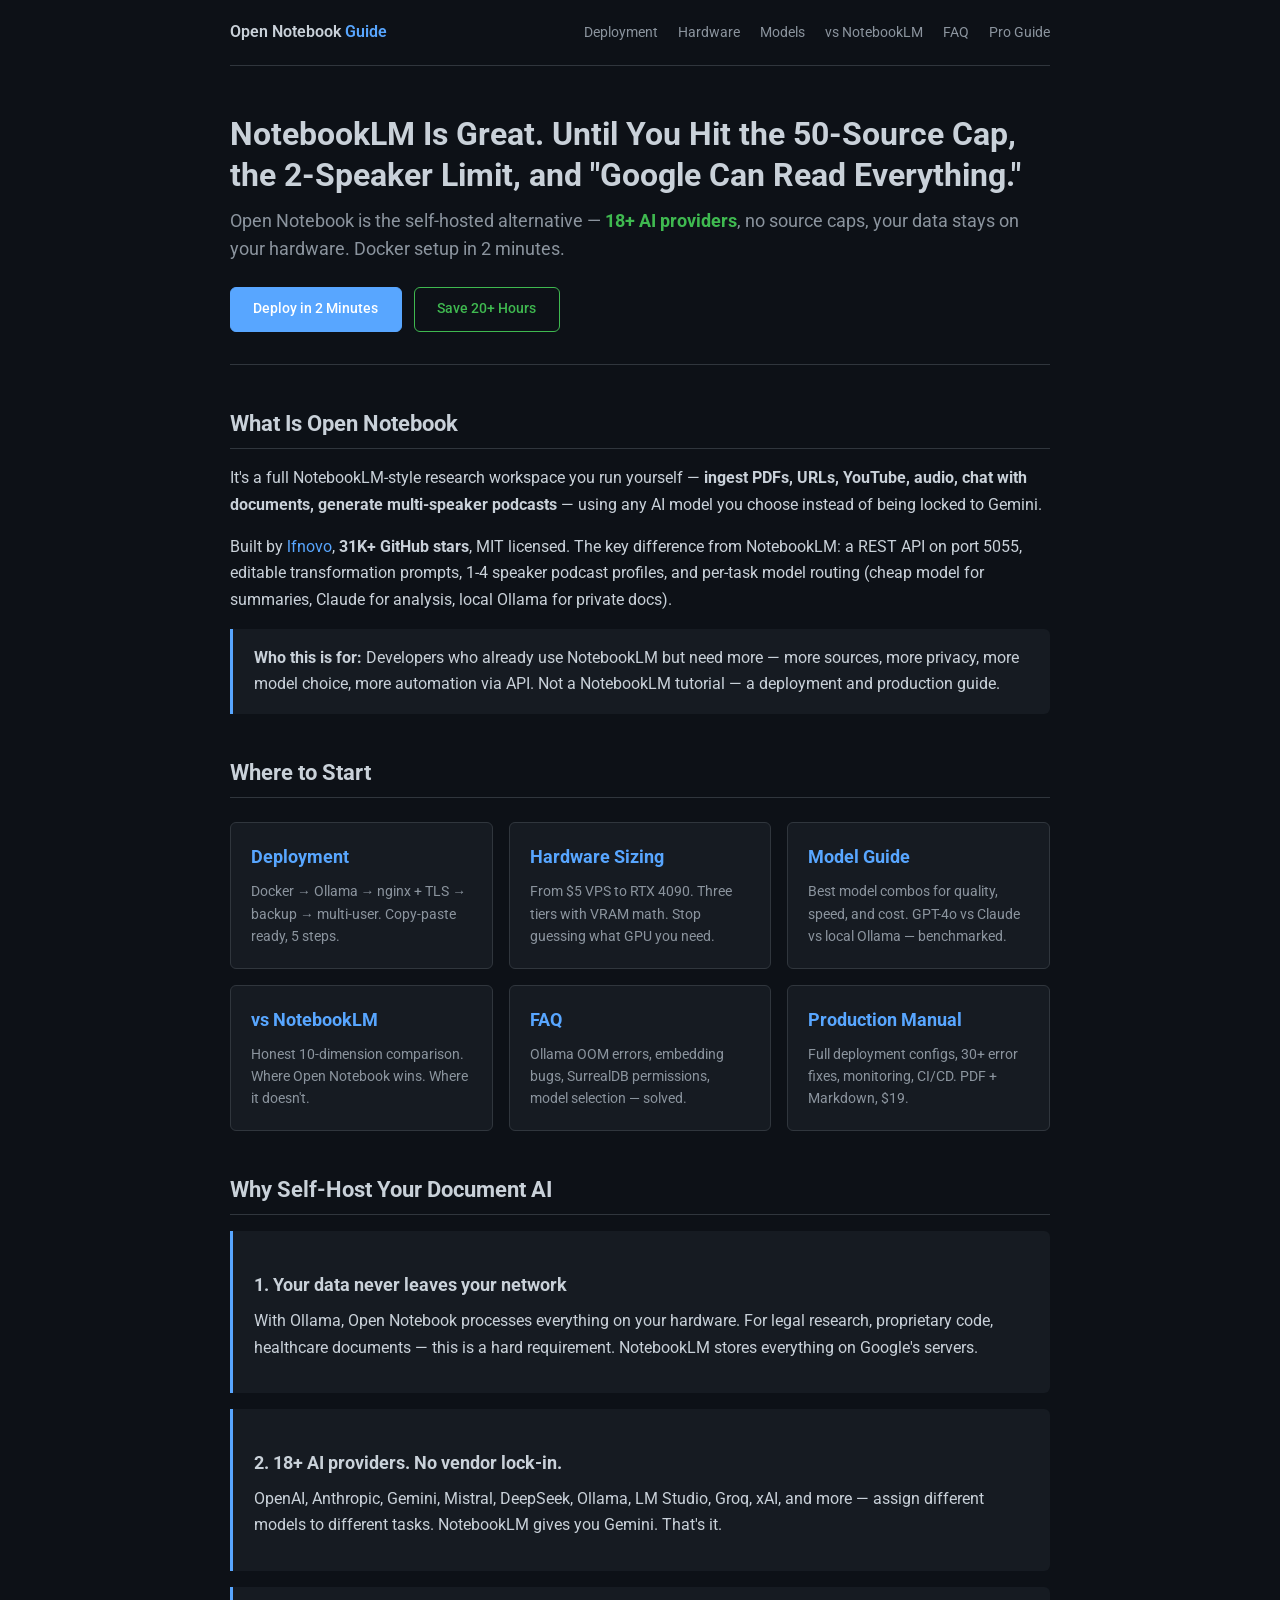
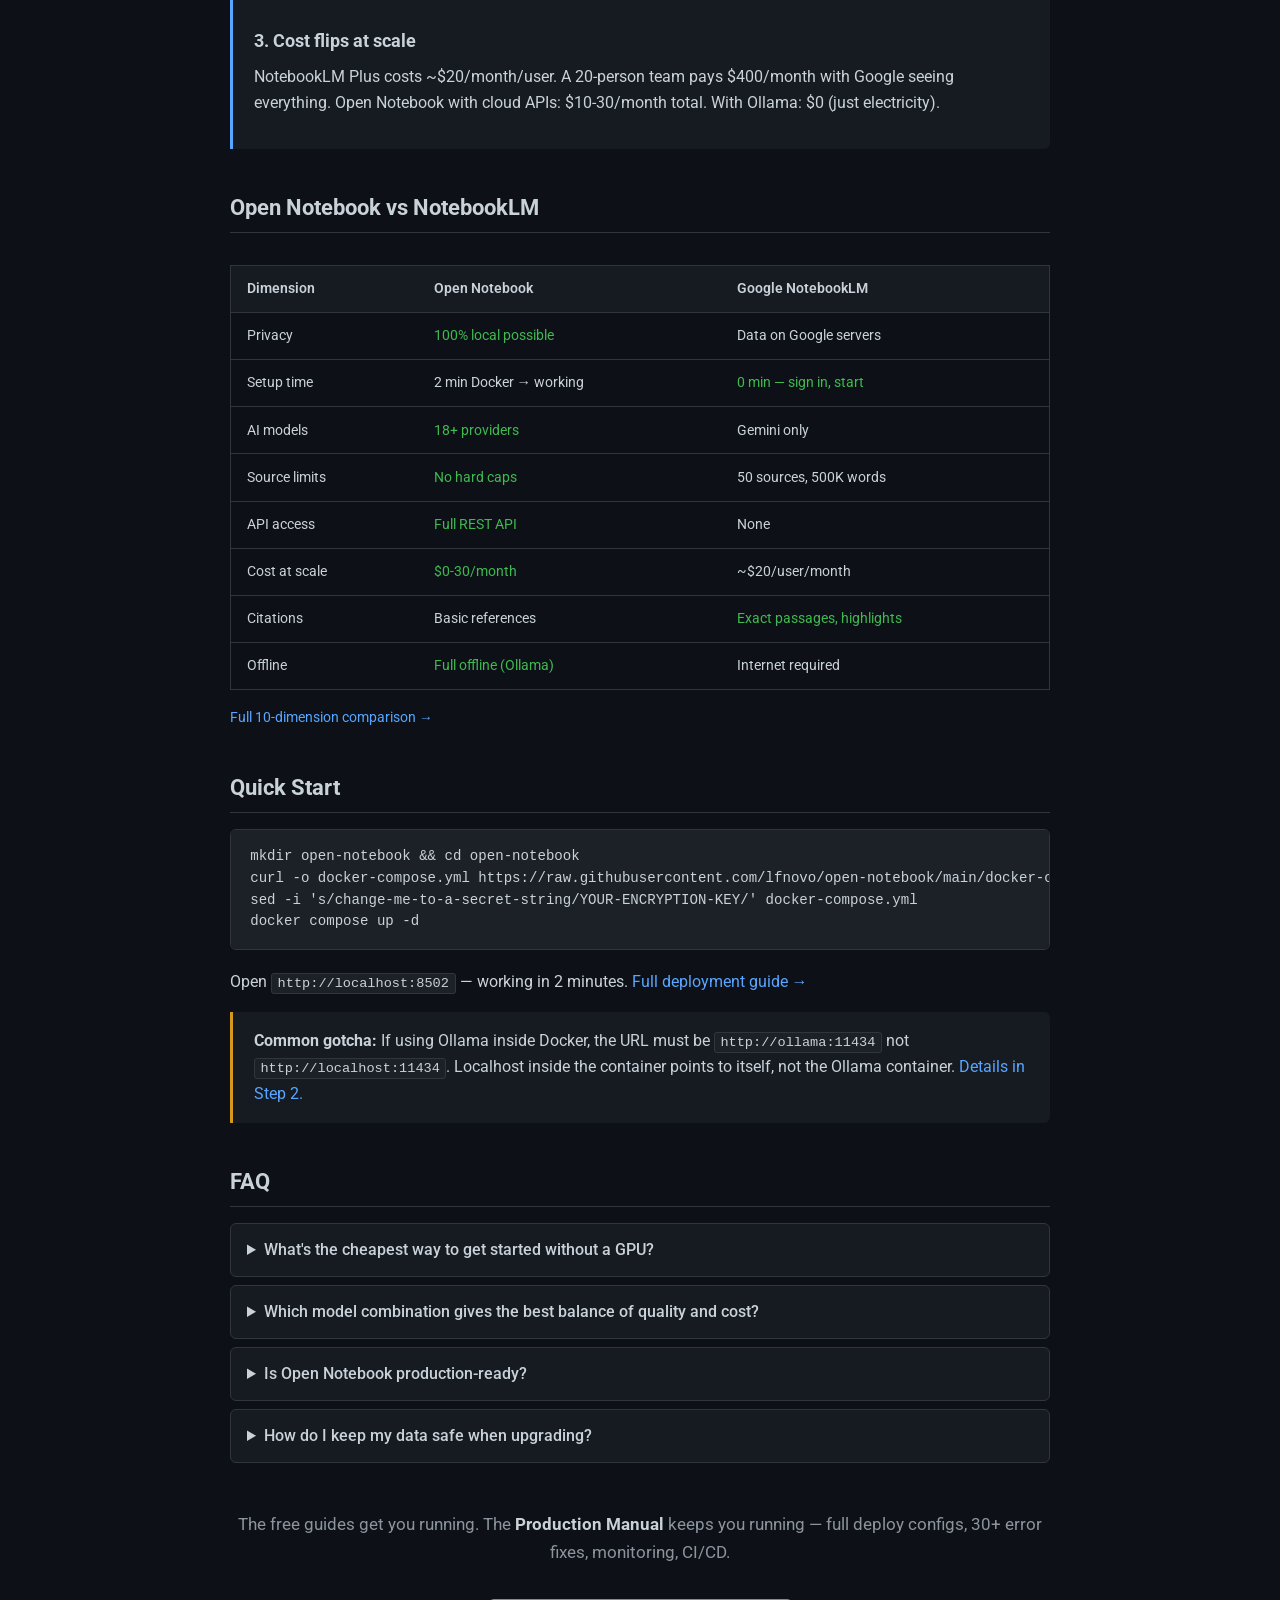
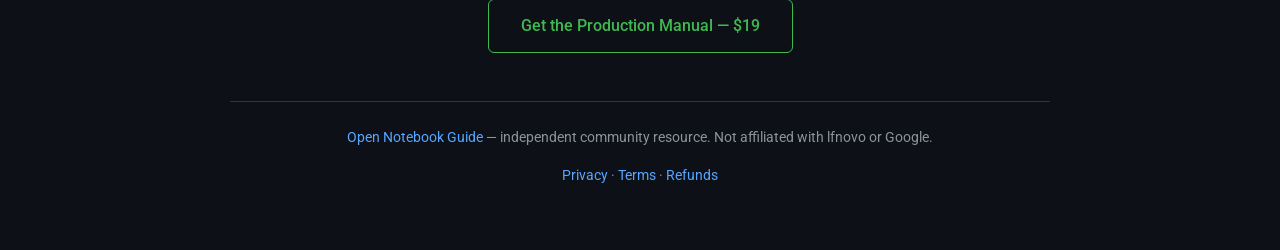
==== index.html @ c570e598 "feat: Open Notebook Guide — 12-page content site + $19 production manual - 5 free content pages (dep" ====
<!DOCTYPE html>
<html lang="en">
<head>
<meta charset="UTF-8">
<meta name="viewport" content="width=device-width, initial-scale=1.0">
<title>Tired of NotebookLM's Limits? Self-Host Open Notebook</title>
<meta name="description" content="Deploy Open Notebook — the self-hosted NotebookLM alternative with 18+ AI providers. Full Docker setup, hardware sizing, and production guide.">
<meta property="og:title" content="Tired of NotebookLM's Limits? Self-Host Open Notebook">
<meta property="og:description" content="Self-host your own NotebookLM alternative. 18+ AI providers, full privacy, no source caps. Docker setup in 2 minutes.">
<meta property="og:type" content="website">
<meta property="og:url" content="https://ownnote.dev/">
<meta property="og:site_name" content="Open Notebook Guide">
<meta name="twitter:card" content="summary_large_image">
<meta name="twitter:title" content="Tired of NotebookLM's Limits? Self-Host Open Notebook">
<meta name="twitter:description" content="Self-host your own NotebookLM alternative. 18+ AI providers, full privacy, no source caps.">
  <meta property="og:image" content="https://ownnote.dev/assets/og-image.svg">
  <meta name="twitter:image" content="https://ownnote.dev/assets/og-image.svg">
<link rel="canonical" href="https://ownnote.dev/">
  <link rel="icon" type="image/svg+xml" href="/assets/favicon.svg">
  <link rel="icon" type="image/png" sizes="48x48" href="/assets/favicon-48.png">
  <link rel="icon" type="image/png" sizes="96x96" href="/assets/favicon-96.png">
  <link rel="icon" type="image/x-icon" href="/favicon.ico">
  <link rel="apple-touch-icon" sizes="180x180" href="/assets/apple-touch-icon.png">
<link rel="preconnect" href="https://fonts.googleapis.com">
<link href="https://fonts.googleapis.com/css2?family=Google+Sans:wght@400;500;700&family=Roboto:wght@300;400;500;700&family=Roboto+Mono:wght@400;500&display=swap" rel="stylesheet" media="print" onload="this.media='all'">
<noscript><link href="https://fonts.googleapis.com/css2?family=Google+Sans:wght@400;500;700&family=Roboto:wght@300;400;500;700&family=Roboto+Mono:wght@400;500&display=swap" rel="stylesheet"></noscript>
<style>
:root {
  --bg: #0d1117; --surface: #161b22; --border: #30363d;
  --text: #c9d1d9; --muted: #8b949e; --accent: #58a6ff;
  --danger: #f85149; --warn: #d2991d; --ok: #3fb950;
  --code-bg: #1c2128; --radius: 6px; --max-w: 820px;
}
*, *::before, *::after { box-sizing: border-box; margin: 0; padding: 0; }
html { scroll-behavior: smooth; }
body {
  font-family: 'Google Sans', 'Roboto', -apple-system, BlinkMacSystemFont, "Segoe UI", Helvetica, Arial, sans-serif;
  background: var(--bg); color: var(--text); line-height: 1.65;
  padding: 0 1rem 3rem;
}
nav {
  max-width: var(--max-w); margin: 0 auto; padding: 1.2rem 0;
  border-bottom: 1px solid var(--border);
  display: flex; align-items: center; justify-content: space-between;
  flex-wrap: wrap; gap: .5rem;
}
nav a { color: var(--muted); text-decoration: none; font-size: .9rem; }
nav a:hover { color: var(--accent); }
.logo { font-weight: 600; color: var(--text); font-size: 1rem; }
.logo span { color: var(--accent); }
main { max-width: var(--max-w); margin: 0 auto; }
.hero { padding: 3rem 0 2rem; border-bottom: 1px solid var(--border); margin-bottom: 2rem; }
h1 { font-size: 2rem; line-height: 1.3; margin-bottom: .6rem; }
h2 { font-size: 1.4rem; margin: 2.5rem 0 1rem; padding-bottom: .4rem; border-bottom: 1px solid var(--border); }
h3 { font-size: 1.1rem; margin: 1.5rem 0 .5rem; }
p { margin-bottom: 1rem; }
a { color: var(--accent); text-decoration: none; }
a:hover { text-decoration: underline; }
pre {
  background: var(--code-bg); border: 1px solid var(--border);
  border-radius: var(--radius); padding: 1rem 1.2rem;
  overflow-x: auto; font-size: .88rem; line-height: 1.55;
  margin: .8rem 0 1.2rem; position: relative;
}
:not(pre) > code {
  background: var(--code-bg); padding: .12rem .35rem;
  border-radius: 3px; font-size: .85rem; border: 1px solid var(--border);
}
table {
  width: 100%; border-collapse: collapse; margin: 1rem 0;
  border: 1px solid var(--border); border-radius: var(--radius);
}
th, td {
  padding: .7rem 1rem; text-align: left;
  border-bottom: 1px solid var(--border);
}
th { background: var(--surface); font-weight: 600; font-size: .9rem; }
td { font-size: .9rem; }
tr:last-child td { border-bottom: none; }
.btn {
  display: inline-block; padding: .6rem 1.4rem; border-radius: var(--radius);
  font-size: .9rem; font-weight: 500; text-decoration: none;
  transition: all .15s;
}
.btn-primary { background: var(--accent); color: #fff; border: 1px solid var(--accent); }
.btn-primary:hover { background: #4090e0; text-decoration: none; }
.btn-outline { background: transparent; color: var(--accent); border: 1px solid var(--border); }
.btn-outline:hover { border-color: var(--accent); text-decoration: none; }
.callout {
  background: var(--surface); border-left: 3px solid var(--accent);
  border-radius: 0 var(--radius) var(--radius) 0;
  padding: 1rem 1.3rem; margin: 1rem 0;
}
.callout.warn { border-left-color: var(--warn); }
.callout.ok { border-left-color: var(--ok); }
details {
  background: var(--surface); border: 1px solid var(--border);
  border-radius: var(--radius); padding: .8rem 1rem; margin: .5rem 0;
}
details summary { cursor: pointer; font-weight: 500; }
.faq-answer { padding-top: .6rem; color: var(--muted); font-size: .93rem; }
nav .current { color: var(--text); font-weight: 500; }
.overview-grid {
  display: grid; grid-template-columns: repeat(auto-fit, minmax(220px, 1fr));
  gap: 16px; margin-top: 24px;
}
.overview-card {
  background: var(--surface); border: 1px solid var(--border);
  border-radius: var(--radius); padding: 20px;
  text-decoration: none; display: block; transition: border-color .15s;
}
.overview-card:hover { border-color: var(--accent); text-decoration: none; }
.overview-card h3 { color: var(--accent); margin: 0 0 8px; font-size: 1.1rem; }
.overview-card p { color: var(--muted); font-size: .85rem; margin: 0; }
footer {
  max-width: var(--max-w); margin: 3rem auto 0;
  padding-top: 1.5rem; border-top: 1px solid var(--border);
  color: var(--muted); font-size: .85rem; text-align: center;
}
@media (max-width: 600px) {
  h1 { font-size: 1.5rem; }
  pre { font-size: .8rem; padding: .8rem; }
}
</style>
</head>
<body>

<nav>
  <a href="/" class="logo">Open Notebook <span>Guide</span></a>
  <div>
    <a href="/deployment/">Deployment</a>
    <a href="/hardware/" style="margin-left:1rem;">Hardware</a>
    <a href="/models/" style="margin-left:1rem;">Models</a>
    <a href="/vs-notebooklm/" style="margin-left:1rem;">vs NotebookLM</a>
    <a href="/faq/" style="margin-left:1rem;">FAQ</a>
    <a href="/production-guide/" style="margin-left:1rem;">Pro Guide</a>
  </div>
</nav>

<main>

<section class="hero">
  <h1>NotebookLM Is Great. Until You Hit the 50-Source Cap, the 2-Speaker Limit, and "Google Can Read Everything."</h1>
  <p style="color:var(--muted);font-size:1.1rem;line-height:1.6;">Open Notebook is the self-hosted alternative — <strong style="color:var(--ok);">18+ AI providers</strong>, no source caps, your data stays on your hardware. Docker setup in 2 minutes.</p>
  <div style="margin-top:1.5rem;">
    <a href="/deployment/" class="btn btn-primary">Deploy in 2 Minutes</a>
    <a href="/production-guide/" class="btn btn-outline" style="margin-left:.5rem;border-color:var(--ok);color:var(--ok);">Save 20+ Hours</a>
  </div>
</section>

<section>
<h2>What Is Open Notebook</h2>
<p>It's a full NotebookLM-style research workspace you run yourself — <strong>ingest PDFs, URLs, YouTube, audio, chat with documents, generate multi-speaker podcasts</strong> — using any AI model you choose instead of being locked to Gemini.</p>
<p>Built by <a href="https://github.com/lfnovo/open-notebook">lfnovo</a>, <strong>31K+ GitHub stars</strong>, MIT licensed. The key difference from NotebookLM: a REST API on port 5055, editable transformation prompts, 1-4 speaker podcast profiles, and per-task model routing (cheap model for summaries, Claude for analysis, local Ollama for private docs).</p>

<div class="callout">
  <strong>Who this is for:</strong> Developers who already use NotebookLM but need more — more sources, more privacy, more model choice, more automation via API. Not a NotebookLM tutorial — a deployment and production guide.
</div>
</section>

<section>
<h2>Where to Start</h2>
<div class="overview-grid">
  <a href="/deployment/" class="overview-card">
    <h3>Deployment</h3>
    <p>Docker → Ollama → nginx + TLS → backup → multi-user. Copy-paste ready, 5 steps.</p>
  </a>
  <a href="/hardware/" class="overview-card">
    <h3>Hardware Sizing</h3>
    <p>From $5 VPS to RTX 4090. Three tiers with VRAM math. Stop guessing what GPU you need.</p>
  </a>
  <a href="/models/" class="overview-card">
    <h3>Model Guide</h3>
    <p>Best model combos for quality, speed, and cost. GPT-4o vs Claude vs local Ollama — benchmarked.</p>
  </a>
  <a href="/vs-notebooklm/" class="overview-card">
    <h3>vs NotebookLM</h3>
    <p>Honest 10-dimension comparison. Where Open Notebook wins. Where it doesn't.</p>
  </a>
  <a href="/faq/" class="overview-card">
    <h3>FAQ</h3>
    <p>Ollama OOM errors, embedding bugs, SurrealDB permissions, model selection — solved.</p>
  </a>
  <a href="/production-guide/" class="overview-card">
    <h3>Production Manual</h3>
    <p>Full deployment configs, 30+ error fixes, monitoring, CI/CD. PDF + Markdown, $19.</p>
  </a>
</div>
</section>

<section>
<h2>Why Self-Host Your Document AI</h2>

<div class="callout">
  <h3>1. Your data never leaves your network</h3>
  <p>With Ollama, Open Notebook processes everything on your hardware. For legal research, proprietary code, healthcare documents — this is a hard requirement. NotebookLM stores everything on Google's servers.</p>
</div>

<div class="callout">
  <h3>2. 18+ AI providers. No vendor lock-in.</h3>
  <p>OpenAI, Anthropic, Gemini, Mistral, DeepSeek, Ollama, LM Studio, Groq, xAI, and more — assign different models to different tasks. NotebookLM gives you Gemini. That's it.</p>
</div>

<div class="callout">
  <h3>3. Cost flips at scale</h3>
  <p>NotebookLM Plus costs ~$20/month/user. A 20-person team pays $400/month with Google seeing everything. Open Notebook with cloud APIs: $10-30/month total. With Ollama: $0 (just electricity).</p>
</div>
</section>

<section>
<h2>Open Notebook vs NotebookLM</h2>

<div style="overflow-x:auto;">
<table>
  <thead>
    <tr><th>Dimension</th><th>Open Notebook</th><th>Google NotebookLM</th></tr>
  </thead>
  <tbody>
    <tr><td>Privacy</td><td style="color:var(--ok);">100% local possible</td><td>Data on Google servers</td></tr>
    <tr><td>Setup time</td><td>2 min Docker → working</td><td style="color:var(--ok);">0 min — sign in, start</td></tr>
    <tr><td>AI models</td><td style="color:var(--ok);">18+ providers</td><td>Gemini only</td></tr>
    <tr><td>Source limits</td><td style="color:var(--ok);">No hard caps</td><td>50 sources, 500K words</td></tr>
    <tr><td>API access</td><td style="color:var(--ok);">Full REST API</td><td>None</td></tr>
    <tr><td>Cost at scale</td><td style="color:var(--ok);">$0-30/month</td><td>~$20/user/month</td></tr>
    <tr><td>Citations</td><td>Basic references</td><td style="color:var(--ok);">Exact passages, highlights</td></tr>
    <tr><td>Offline</td><td style="color:var(--ok);">Full offline (Ollama)</td><td>Internet required</td></tr>
  </tbody>
</table>
</div>
<p style="color:var(--muted);font-size:.85rem;"><a href="/vs-notebooklm/">Full 10-dimension comparison →</a></p>
</section>

<section>
<h2>Quick Start</h2>
<pre><code>mkdir open-notebook && cd open-notebook
curl -o docker-compose.yml https://raw.githubusercontent.com/lfnovo/open-notebook/main/docker-compose.yml
sed -i 's/change-me-to-a-secret-string/YOUR-ENCRYPTION-KEY/' docker-compose.yml
docker compose up -d</code></pre>
<p>Open <code>http://localhost:8502</code> — working in 2 minutes. <a href="/deployment/">Full deployment guide →</a></p>

<div class="callout warn">
  <strong>Common gotcha:</strong> If using Ollama inside Docker, the URL must be <code>http://ollama:11434</code> not <code>http://localhost:11434</code>. Localhost inside the container points to itself, not the Ollama container. <a href="/deployment/#step-2">Details in Step 2.</a>
</div>
</section>

<section>
<h2>FAQ</h2>

<details>
  <summary>What's the cheapest way to get started without a GPU?</summary>
  <div class="faq-answer"><p>Use Groq (free tier) or OpenAI API. Open Notebook needs only 4 GB RAM — a $5/month DigitalOcean droplet runs it fine with cloud APIs.</p></div>
</details>

<details>
  <summary>Which model combination gives the best balance of quality and cost?</summary>
  <div class="faq-answer"><p><strong>Chat/Analysis:</strong> GPT-4o-mini or Claude Sonnet. <strong>Embeddings:</strong> text-embedding-3-small or qwen3-embedding (free, local). <strong>TTS:</strong> ElevenLabs. <strong>Zero-cost mode:</strong> Groq free tier + Ollama embeddings. <a href="/models/">Full model guide →</a></p></div>
</details>

<details>
  <summary>Is Open Notebook production-ready?</summary>
  <div class="faq-answer"><p>Yes, with the right setup. It's running in production at multiple companies for private document research. The Docker setup, nginx reverse proxy, and backup procedures in our <a href="/production-guide/">Production Manual</a> cover what you need. The main gaps are citations (not as good as NotebookLM) and multi-user isolation (still basic — use separate instances per team for now).</p></div>
</details>

<details>
  <summary>How do I keep my data safe when upgrading?</summary>
  <div class="faq-answer"><p>Your data lives in Docker volumes — not inside containers. <code>docker compose pull && docker compose up -d</code> upgrades safely. Always take a backup before major version bumps. <a href="/deployment/#step-4">Backup script here.</a></p></div>
</details>
</section>

<section style="margin-top:3rem;text-align:center;">
  <p style="color:var(--muted);font-size:1.05rem;">The free guides get you running. The <strong style="color:var(--text);">Production Manual</strong> keeps you running — full deploy configs, 30+ error fixes, monitoring, CI/CD.</p>
  <a href="/production-guide/" class="btn btn-outline" style="margin-top:1rem;border-color:var(--ok);color:var(--ok);font-size:1rem;padding:.8rem 2rem;">Get the Production Manual — $19</a>
</section>

</main>

<footer>
  <p><a href="/">Open Notebook Guide</a> — independent community resource. Not affiliated with lfnovo or Google.</p>
  <p style="margin-top:.5rem;">
    <a href="/privacy/">Privacy</a> &middot;
    <a href="/terms/">Terms</a> &middot;
    <a href="/refunds/">Refunds</a>
  </p>
</footer>
</body>
</html>
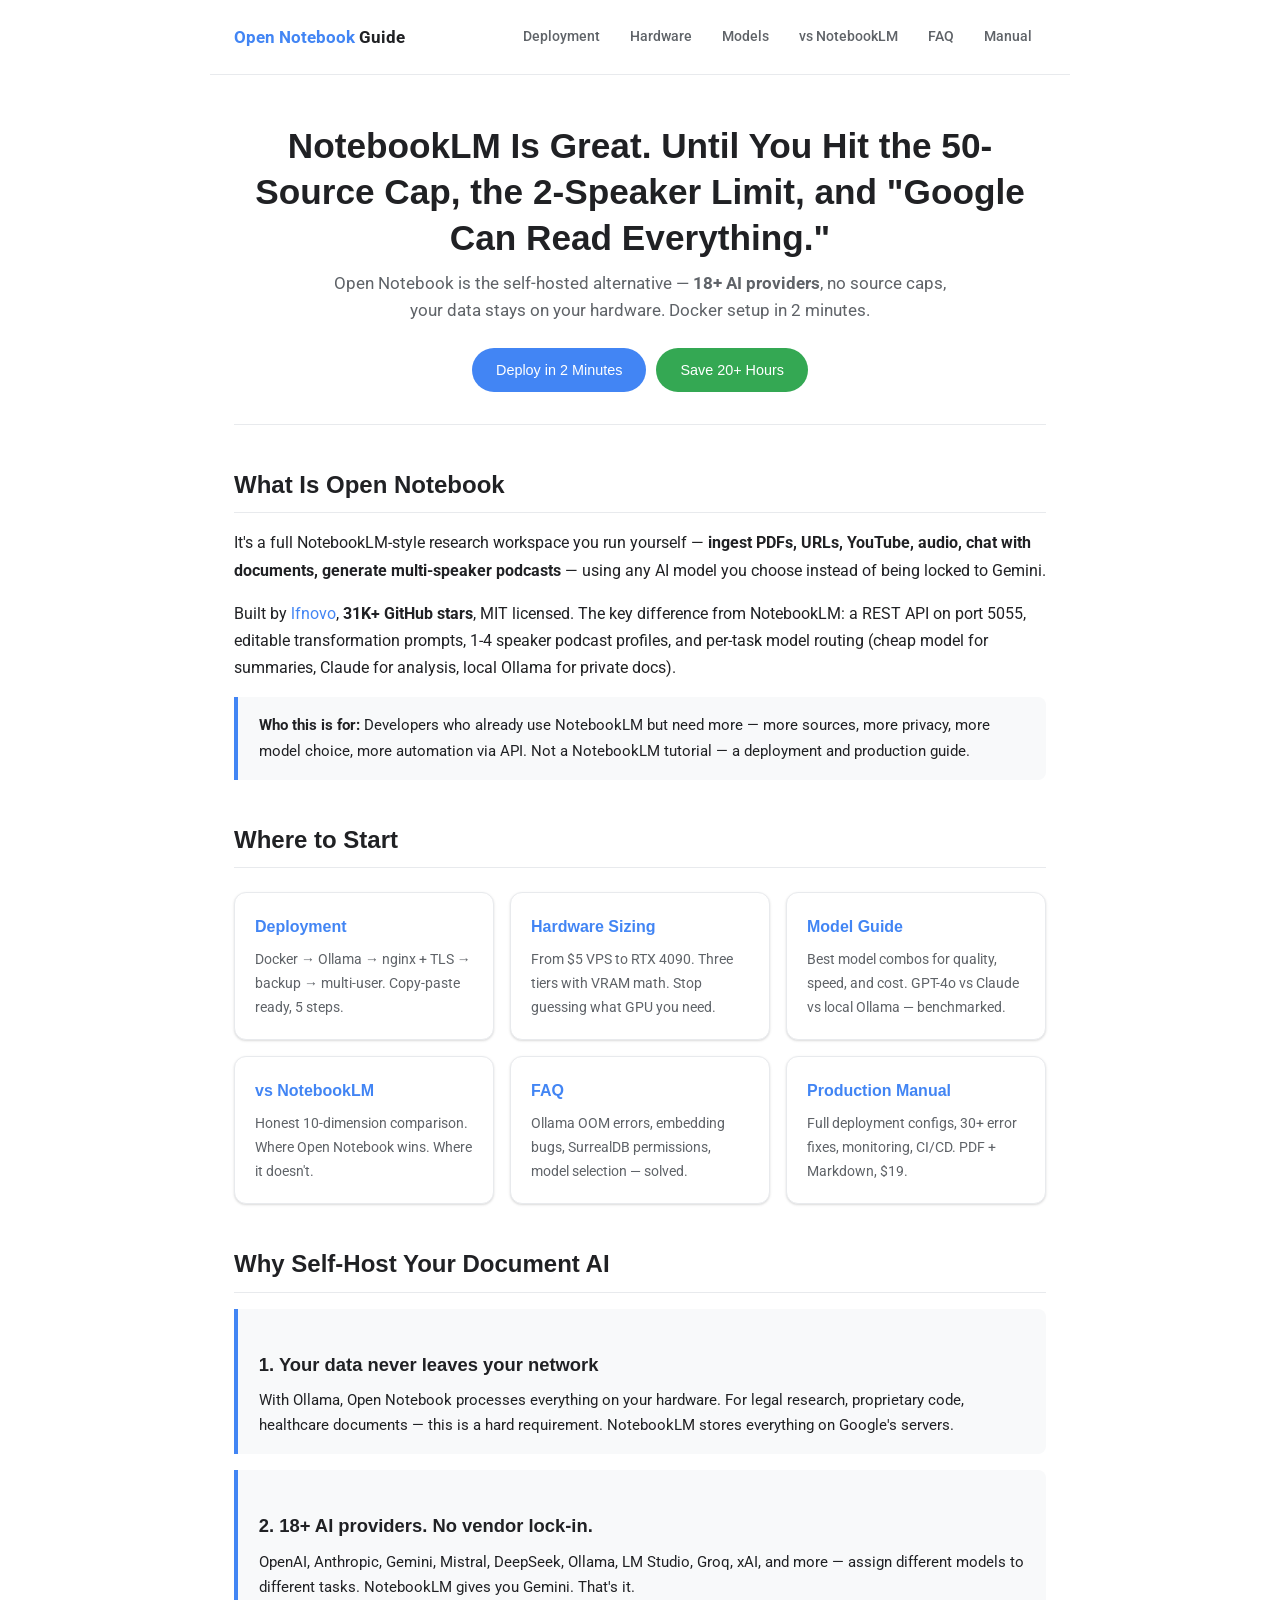
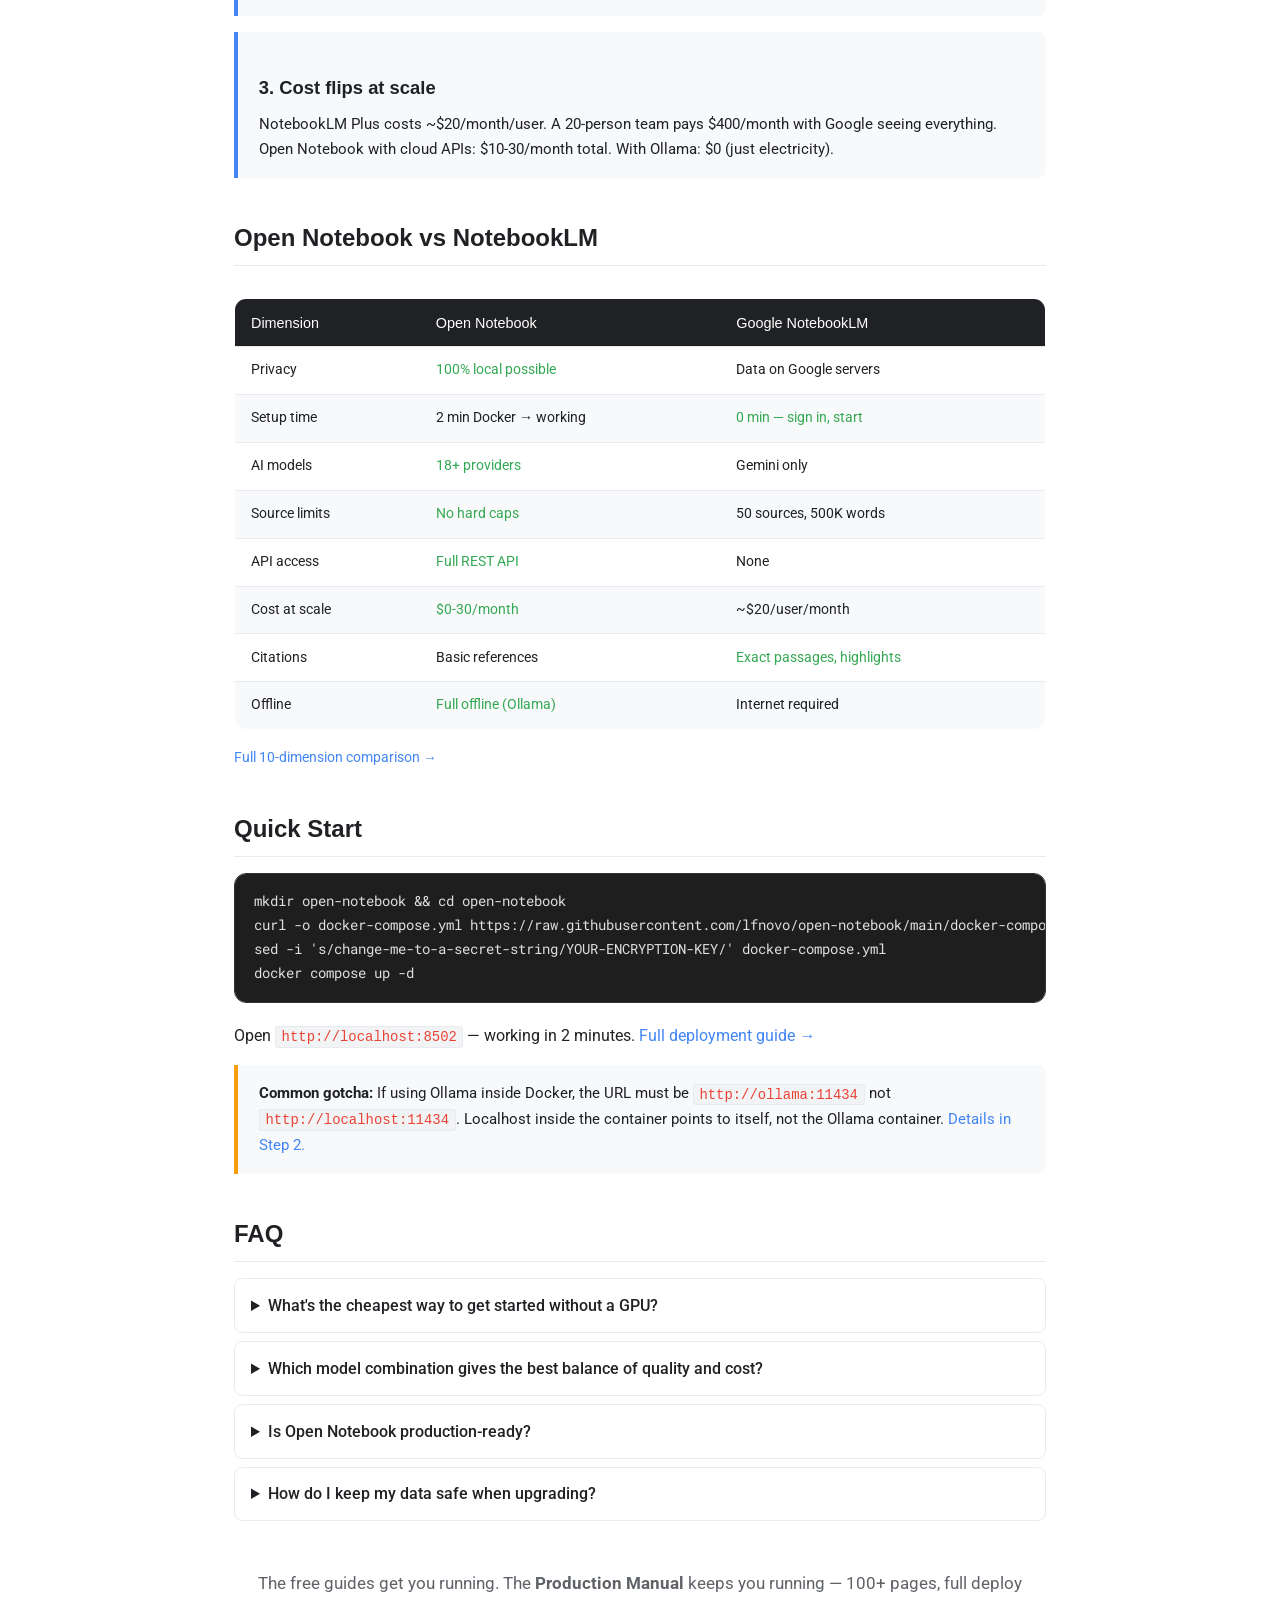
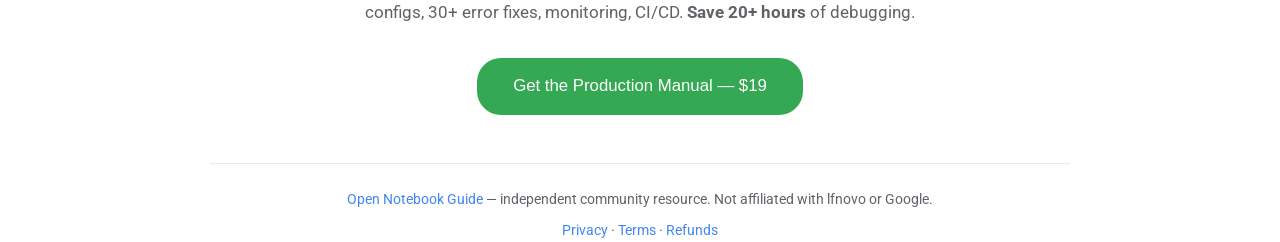
==== commit 5df5e148: "fix: rename nav "Pro Guide" → "Manual", 301 /pricing/ → /production-guide/ - Nav label change across" ====
--- a/index.html
+++ b/index.html
@@ -3,137 +3,40 @@
 <head>
 <meta charset="UTF-8">
 <meta name="viewport" content="width=device-width, initial-scale=1.0">
-<title>Tired of NotebookLM's Limits? Self-Host Open Notebook</title>
+<title>Self-Host Open Notebook — Own Your Research</title>
 <meta name="description" content="Deploy Open Notebook — the self-hosted NotebookLM alternative with 18+ AI providers. Full Docker setup, hardware sizing, and production guide.">
-<meta property="og:title" content="Tired of NotebookLM's Limits? Self-Host Open Notebook">
+<meta property="og:title" content="Self-Host Open Notebook — Own Your Research">
 <meta property="og:description" content="Self-host your own NotebookLM alternative. 18+ AI providers, full privacy, no source caps. Docker setup in 2 minutes.">
 <meta property="og:type" content="website">
-<meta property="og:url" content="https://ownnote.dev/">
+<meta property="og:url" content="https://localnotebook.dev/">
 <meta property="og:site_name" content="Open Notebook Guide">
 <meta name="twitter:card" content="summary_large_image">
-<meta name="twitter:title" content="Tired of NotebookLM's Limits? Self-Host Open Notebook">
+<meta name="twitter:title" content="Self-Host Open Notebook — Own Your Research">
 <meta name="twitter:description" content="Self-host your own NotebookLM alternative. 18+ AI providers, full privacy, no source caps.">
-  <meta property="og:image" content="https://ownnote.dev/assets/og-image.svg">
-  <meta name="twitter:image" content="https://ownnote.dev/assets/og-image.svg">
-<link rel="canonical" href="https://ownnote.dev/">
-  <link rel="icon" type="image/svg+xml" href="/assets/favicon.svg">
-  <link rel="icon" type="image/png" sizes="48x48" href="/assets/favicon-48.png">
-  <link rel="icon" type="image/png" sizes="96x96" href="/assets/favicon-96.png">
-  <link rel="icon" type="image/x-icon" href="/favicon.ico">
-  <link rel="apple-touch-icon" sizes="180x180" href="/assets/apple-touch-icon.png">
+<meta property="og:image" content="https://localnotebook.dev/assets/og-image.svg">
+<meta name="twitter:image" content="https://localnotebook.dev/assets/og-image.svg">
+<link rel="canonical" href="https://localnotebook.dev/">
+<link rel="icon" type="image/svg+xml" href="/assets/favicon.svg">
+<link rel="icon" type="image/png" sizes="48x48" href="/assets/favicon-48.png">
+<link rel="icon" type="image/png" sizes="96x96" href="/assets/favicon-96.png">
+<link rel="icon" type="image/x-icon" href="/favicon.ico">
+<link rel="apple-touch-icon" sizes="180x180" href="/assets/apple-touch-icon.png">
 <link rel="preconnect" href="https://fonts.googleapis.com">
 <link href="https://fonts.googleapis.com/css2?family=Google+Sans:wght@400;500;700&family=Roboto:wght@300;400;500;700&family=Roboto+Mono:wght@400;500&display=swap" rel="stylesheet" media="print" onload="this.media='all'">
 <noscript><link href="https://fonts.googleapis.com/css2?family=Google+Sans:wght@400;500;700&family=Roboto:wght@300;400;500;700&family=Roboto+Mono:wght@400;500&display=swap" rel="stylesheet"></noscript>
-<style>
-:root {
-  --bg: #0d1117; --surface: #161b22; --border: #30363d;
-  --text: #c9d1d9; --muted: #8b949e; --accent: #58a6ff;
-  --danger: #f85149; --warn: #d2991d; --ok: #3fb950;
-  --code-bg: #1c2128; --radius: 6px; --max-w: 820px;
-}
-*, *::before, *::after { box-sizing: border-box; margin: 0; padding: 0; }
-html { scroll-behavior: smooth; }
-body {
-  font-family: 'Google Sans', 'Roboto', -apple-system, BlinkMacSystemFont, "Segoe UI", Helvetica, Arial, sans-serif;
-  background: var(--bg); color: var(--text); line-height: 1.65;
-  padding: 0 1rem 3rem;
-}
-nav {
-  max-width: var(--max-w); margin: 0 auto; padding: 1.2rem 0;
-  border-bottom: 1px solid var(--border);
-  display: flex; align-items: center; justify-content: space-between;
-  flex-wrap: wrap; gap: .5rem;
-}
-nav a { color: var(--muted); text-decoration: none; font-size: .9rem; }
-nav a:hover { color: var(--accent); }
-.logo { font-weight: 600; color: var(--text); font-size: 1rem; }
-.logo span { color: var(--accent); }
-main { max-width: var(--max-w); margin: 0 auto; }
-.hero { padding: 3rem 0 2rem; border-bottom: 1px solid var(--border); margin-bottom: 2rem; }
-h1 { font-size: 2rem; line-height: 1.3; margin-bottom: .6rem; }
-h2 { font-size: 1.4rem; margin: 2.5rem 0 1rem; padding-bottom: .4rem; border-bottom: 1px solid var(--border); }
-h3 { font-size: 1.1rem; margin: 1.5rem 0 .5rem; }
-p { margin-bottom: 1rem; }
-a { color: var(--accent); text-decoration: none; }
-a:hover { text-decoration: underline; }
-pre {
-  background: var(--code-bg); border: 1px solid var(--border);
-  border-radius: var(--radius); padding: 1rem 1.2rem;
-  overflow-x: auto; font-size: .88rem; line-height: 1.55;
-  margin: .8rem 0 1.2rem; position: relative;
-}
-:not(pre) > code {
-  background: var(--code-bg); padding: .12rem .35rem;
-  border-radius: 3px; font-size: .85rem; border: 1px solid var(--border);
-}
-table {
-  width: 100%; border-collapse: collapse; margin: 1rem 0;
-  border: 1px solid var(--border); border-radius: var(--radius);
-}
-th, td {
-  padding: .7rem 1rem; text-align: left;
-  border-bottom: 1px solid var(--border);
-}
-th { background: var(--surface); font-weight: 600; font-size: .9rem; }
-td { font-size: .9rem; }
-tr:last-child td { border-bottom: none; }
-.btn {
-  display: inline-block; padding: .6rem 1.4rem; border-radius: var(--radius);
-  font-size: .9rem; font-weight: 500; text-decoration: none;
-  transition: all .15s;
-}
-.btn-primary { background: var(--accent); color: #fff; border: 1px solid var(--accent); }
-.btn-primary:hover { background: #4090e0; text-decoration: none; }
-.btn-outline { background: transparent; color: var(--accent); border: 1px solid var(--border); }
-.btn-outline:hover { border-color: var(--accent); text-decoration: none; }
-.callout {
-  background: var(--surface); border-left: 3px solid var(--accent);
-  border-radius: 0 var(--radius) var(--radius) 0;
-  padding: 1rem 1.3rem; margin: 1rem 0;
-}
-.callout.warn { border-left-color: var(--warn); }
-.callout.ok { border-left-color: var(--ok); }
-details {
-  background: var(--surface); border: 1px solid var(--border);
-  border-radius: var(--radius); padding: .8rem 1rem; margin: .5rem 0;
-}
-details summary { cursor: pointer; font-weight: 500; }
-.faq-answer { padding-top: .6rem; color: var(--muted); font-size: .93rem; }
-nav .current { color: var(--text); font-weight: 500; }
-.overview-grid {
-  display: grid; grid-template-columns: repeat(auto-fit, minmax(220px, 1fr));
-  gap: 16px; margin-top: 24px;
-}
-.overview-card {
-  background: var(--surface); border: 1px solid var(--border);
-  border-radius: var(--radius); padding: 20px;
-  text-decoration: none; display: block; transition: border-color .15s;
-}
-.overview-card:hover { border-color: var(--accent); text-decoration: none; }
-.overview-card h3 { color: var(--accent); margin: 0 0 8px; font-size: 1.1rem; }
-.overview-card p { color: var(--muted); font-size: .85rem; margin: 0; }
-footer {
-  max-width: var(--max-w); margin: 3rem auto 0;
-  padding-top: 1.5rem; border-top: 1px solid var(--border);
-  color: var(--muted); font-size: .85rem; text-align: center;
-}
-@media (max-width: 600px) {
-  h1 { font-size: 1.5rem; }
-  pre { font-size: .8rem; padding: .8rem; }
-}
-</style>
+<link rel="stylesheet" href="/css/style.css">
 </head>
 <body>
 
-<nav>
-  <a href="/" class="logo">Open Notebook <span>Guide</span></a>
-  <div>
+<nav class="nav">
+  <a href="/" class="nav-logo">Open Notebook <span style="color:var(--text);">Guide</span></a>
+  <div class="nav-links">
     <a href="/deployment/">Deployment</a>
-    <a href="/hardware/" style="margin-left:1rem;">Hardware</a>
-    <a href="/models/" style="margin-left:1rem;">Models</a>
-    <a href="/vs-notebooklm/" style="margin-left:1rem;">vs NotebookLM</a>
-    <a href="/faq/" style="margin-left:1rem;">FAQ</a>
-    <a href="/production-guide/" style="margin-left:1rem;">Pro Guide</a>
+    <a href="/hardware/">Hardware</a>
+    <a href="/models/">Models</a>
+    <a href="/vs-notebooklm/">vs NotebookLM</a>
+    <a href="/faq/">FAQ</a>
+    <a href="/production-guide/">Manual</a>
   </div>
 </nav>
 
@@ -141,10 +44,10 @@
 
 <section class="hero">
   <h1>NotebookLM Is Great. Until You Hit the 50-Source Cap, the 2-Speaker Limit, and "Google Can Read Everything."</h1>
-  <p style="color:var(--muted);font-size:1.1rem;line-height:1.6;">Open Notebook is the self-hosted alternative — <strong style="color:var(--ok);">18+ AI providers</strong>, no source caps, your data stays on your hardware. Docker setup in 2 minutes.</p>
-  <div style="margin-top:1.5rem;">
+  <p class="hero-sub">Open Notebook is the self-hosted alternative — <strong>18+ AI providers</strong>, no source caps, your data stays on your hardware. Docker setup in 2 minutes.</p>
+  <div class="hero-actions">
     <a href="/deployment/" class="btn btn-primary">Deploy in 2 Minutes</a>
-    <a href="/production-guide/" class="btn btn-outline" style="margin-left:.5rem;border-color:var(--ok);color:var(--ok);">Save 20+ Hours</a>
+    <a href="/production-guide/" class="btn btn-accent">Save 20+ Hours</a>
   </div>
 </section>
 
@@ -216,18 +119,18 @@
     <tr><th>Dimension</th><th>Open Notebook</th><th>Google NotebookLM</th></tr>
   </thead>
   <tbody>
-    <tr><td>Privacy</td><td style="color:var(--ok);">100% local possible</td><td>Data on Google servers</td></tr>
-    <tr><td>Setup time</td><td>2 min Docker → working</td><td style="color:var(--ok);">0 min — sign in, start</td></tr>
-    <tr><td>AI models</td><td style="color:var(--ok);">18+ providers</td><td>Gemini only</td></tr>
-    <tr><td>Source limits</td><td style="color:var(--ok);">No hard caps</td><td>50 sources, 500K words</td></tr>
-    <tr><td>API access</td><td style="color:var(--ok);">Full REST API</td><td>None</td></tr>
-    <tr><td>Cost at scale</td><td style="color:var(--ok);">$0-30/month</td><td>~$20/user/month</td></tr>
-    <tr><td>Citations</td><td>Basic references</td><td style="color:var(--ok);">Exact passages, highlights</td></tr>
-    <tr><td>Offline</td><td style="color:var(--ok);">Full offline (Ollama)</td><td>Internet required</td></tr>
+    <tr><td>Privacy</td><td style="color:var(--google-green);">100% local possible</td><td>Data on Google servers</td></tr>
+    <tr><td>Setup time</td><td>2 min Docker → working</td><td style="color:var(--google-green);">0 min — sign in, start</td></tr>
+    <tr><td>AI models</td><td style="color:var(--google-green);">18+ providers</td><td>Gemini only</td></tr>
+    <tr><td>Source limits</td><td style="color:var(--google-green);">No hard caps</td><td>50 sources, 500K words</td></tr>
+    <tr><td>API access</td><td style="color:var(--google-green);">Full REST API</td><td>None</td></tr>
+    <tr><td>Cost at scale</td><td style="color:var(--google-green);">$0-30/month</td><td>~$20/user/month</td></tr>
+    <tr><td>Citations</td><td>Basic references</td><td style="color:var(--google-green);">Exact passages, highlights</td></tr>
+    <tr><td>Offline</td><td style="color:var(--google-green);">Full offline (Ollama)</td><td>Internet required</td></tr>
   </tbody>
 </table>
 </div>
-<p style="color:var(--muted);font-size:.85rem;"><a href="/vs-notebooklm/">Full 10-dimension comparison →</a></p>
+<p style="color:var(--text-muted);font-size:.85rem;"><a href="/vs-notebooklm/">Full 10-dimension comparison →</a></p>
 </section>
 
 <section>
@@ -267,14 +170,14 @@
 </details>
 </section>
 
-<section style="margin-top:3rem;text-align:center;">
-  <p style="color:var(--muted);font-size:1.05rem;">The free guides get you running. The <strong style="color:var(--text);">Production Manual</strong> keeps you running — full deploy configs, 30+ error fixes, monitoring, CI/CD.</p>
-  <a href="/production-guide/" class="btn btn-outline" style="margin-top:1rem;border-color:var(--ok);color:var(--ok);font-size:1rem;padding:.8rem 2rem;">Get the Production Manual — $19</a>
+<section class="cta-section">
+  <p style="color:var(--text-muted);font-size:1.05rem;">The free guides get you running. The <strong>Production Manual</strong> keeps you running — 100+ pages, full deploy configs, 30+ error fixes, monitoring, CI/CD. <strong>Save 20+ hours</strong> of debugging.</p>
+  <a href="/production-guide/" class="btn btn-accent btn-lg" style="margin-top:1rem;">Get the Production Manual — $19</a>
 </section>
 
 </main>
 
-<footer>
+<footer class="footer">
   <p><a href="/">Open Notebook Guide</a> — independent community resource. Not affiliated with lfnovo or Google.</p>
   <p style="margin-top:.5rem;">
     <a href="/privacy/">Privacy</a> &middot;
--- a/css/style.css
+++ b/css/style.css
@@ -0,0 +1,302 @@
+/* === Design Tokens === */
+:root {
+  --google-blue: #4285F4;
+  --google-red: #EA4335;
+  --google-yellow: #FBBC04;
+  --google-green: #34A853;
+  --gray-50: #f8f9fa;
+  --gray-100: #f1f3f4;
+  --gray-200: #e8eaed;
+  --gray-300: #dadce0;
+  --gray-500: #9aa0a6;
+  --gray-700: #5f6368;
+  --gray-900: #202124;
+  --text: #202124;
+  --text-muted: #5f6368;
+  --bg: #ffffff;
+  --bg-alt: #f8f9fa;
+  --radius-sm: 8px;
+  --radius: 12px;
+  --radius-lg: 24px;
+  --shadow-sm: 0 1px 2px rgba(0,0,0,0.06), 0 1px 3px rgba(0,0,0,0.1);
+  --shadow: 0 1px 3px rgba(0,0,0,0.08), 0 4px 12px rgba(0,0,0,0.08);
+  --shadow-lg: 0 2px 6px rgba(0,0,0,0.06), 0 10px 30px rgba(0,0,0,0.1);
+  --max-w: 860px;
+  --accent: var(--google-blue);
+  --ok: var(--google-green);
+  --warn: #f59e0b;
+  --danger: var(--google-red);
+}
+
+*, *::before, *::after { box-sizing: border-box; margin: 0; padding: 0; }
+
+html { scroll-behavior: smooth; scroll-padding-top: 80px; }
+
+body {
+  font-family: 'Google Sans', 'Roboto', -apple-system, BlinkMacSystemFont, "Segoe UI", Helvetica, Arial, sans-serif;
+  font-size: 16px; line-height: 1.7;
+  color: var(--text); background: var(--bg);
+  -webkit-font-smoothing: antialiased;
+}
+
+/* === Nav === */
+.nav {
+  max-width: var(--max-w); margin: 0 auto; padding: 1.2rem 24px;
+  border-bottom: 1px solid var(--gray-200);
+  display: flex; align-items: center; justify-content: space-between;
+  flex-wrap: wrap; gap: 0.5rem;
+}
+.nav-logo {
+  font-weight: 700; font-size: 1.05rem; color: var(--google-blue);
+  text-decoration: none; white-space: nowrap;
+}
+.nav-logo:hover { color: var(--google-red); }
+.nav-logo svg { vertical-align: middle; margin-right: 6px; }
+.nav-links {
+  display: flex; list-style: none; gap: 2px; flex-wrap: wrap; align-items: center;
+}
+.nav-links a {
+  display: block; padding: 6px 14px; font-size: 14px; font-weight: 500;
+  color: var(--gray-700); text-decoration: none; border-radius: 20px;
+  transition: background 0.15s, color 0.15s;
+}
+.nav-links a:hover { background: var(--gray-100); color: var(--text); }
+.nav-links a.current { color: var(--text); font-weight: 600; }
+
+/* === Main === */
+main { max-width: var(--max-w); margin: 0 auto; padding: 0 24px; }
+
+/* === Hero === */
+.hero { padding: 3rem 0 2rem; border-bottom: 1px solid var(--gray-200); margin-bottom: 2rem; text-align: center; }
+.hero h1 {
+  font-family: 'Google Sans', sans-serif;
+  font-size: clamp(28px, 4vw, 2.2rem); font-weight: 700;
+  line-height: 1.3; margin-bottom: 0.6rem;
+  color: var(--gray-900);
+}
+.hero-sub { color: var(--text-muted); font-size: 1.05rem; line-height: 1.6; max-width: 640px; margin: 0 auto; }
+.hero-actions { margin-top: 1.5rem; display: flex; gap: 10px; justify-content: center; flex-wrap: wrap; }
+
+/* === Typography === */
+h2 { font-family: 'Google Sans', sans-serif; font-size: 1.5rem; margin: 2.5rem 0 1rem; padding-bottom: 0.4rem; border-bottom: 1px solid var(--gray-200); }
+h3 { font-family: 'Google Sans', sans-serif; font-size: 1.15rem; margin: 1.5rem 0 0.5rem; color: var(--text); }
+p { margin-bottom: 1rem; }
+a { color: var(--google-blue); text-decoration: none; }
+a:hover { text-decoration: underline; }
+
+/* === Code === */
+pre {
+  background: #1e1e1e; border: 1px solid #333;
+  border-radius: var(--radius); padding: 1rem 1.2rem;
+  overflow-x: auto; font-size: .88rem; line-height: 1.55;
+  margin: .8rem 0 1.2rem;
+}
+pre code { font-family: 'Roboto Mono', 'Fira Code', monospace; font-size: .88rem; color: #e0e0e0; }
+:not(pre) > code {
+  background: var(--gray-100); padding: .12rem .35rem;
+  border-radius: 3px; font-size: .87rem; border: 1px solid var(--gray-200);
+  color: var(--google-red);
+}
+
+/* === Buttons === */
+.btn {
+  display: inline-block; padding: 10px 24px; border-radius: 24px;
+  font-family: 'Google Sans', sans-serif; font-size: .9rem; font-weight: 500;
+  text-decoration: none; transition: transform .15s, box-shadow .15s, background .15s;
+  cursor: pointer;
+}
+.btn:hover { transform: translateY(-1px); text-decoration: none; }
+.btn-primary { background: var(--google-blue); color: #fff; border: none; }
+.btn-primary:hover { background: #3367d6; box-shadow: var(--shadow); }
+.btn-outline { background: #fff; color: var(--google-blue); border: 1px solid var(--gray-300); }
+.btn-outline:hover { background: var(--gray-50); border-color: var(--google-blue); box-shadow: var(--shadow); }
+.btn-accent { background: var(--google-green); color: #fff; border: none; }
+.btn-accent:hover { background: #2d8f47; box-shadow: var(--shadow); }
+.btn-lg { padding: 14px 36px; font-size: 1.05rem; }
+
+/* === Callouts === */
+.callout {
+  background: var(--gray-50); border-left: 4px solid var(--google-blue);
+  border-radius: 0 var(--radius-sm) var(--radius-sm) 0;
+  padding: 1rem 1.3rem; margin: 1rem 0; font-size: .93rem;
+}
+.callout p { margin-bottom: .5rem; }
+.callout p:last-child { margin-bottom: 0; }
+.callout.warn { border-left-color: var(--warn); }
+.callout.ok { border-left-color: var(--google-green); }
+.callout.danger { border-left-color: var(--danger); }
+
+/* === Tables === */
+table {
+  width: 100%; border-collapse: collapse; margin: 1rem 0;
+  border: 1px solid var(--gray-200); border-radius: var(--radius);
+  overflow: hidden;
+}
+thead { background: var(--gray-900); color: #fff; }
+th, td { padding: .7rem 1rem; text-align: left; border-bottom: 1px solid var(--gray-200); font-size: .9rem; }
+th { font-family: 'Google Sans', sans-serif; font-weight: 500; }
+tbody tr:nth-child(even) { background: var(--gray-50); }
+tr:last-child td { border-bottom: none; }
+
+/* === Overview Grid (homepage cards) === */
+.overview-grid {
+  display: grid; grid-template-columns: repeat(auto-fit, minmax(220px, 1fr));
+  gap: 16px; margin: 24px 0;
+}
+.overview-card {
+  background: #fff; border: 1px solid var(--gray-200);
+  border-radius: var(--radius); padding: 20px;
+  text-decoration: none; display: block; transition: border-color .15s, box-shadow .15s;
+  box-shadow: var(--shadow-sm);
+}
+.overview-card:hover { border-color: var(--google-blue); box-shadow: var(--shadow); text-decoration: none; }
+.overview-card h3 { color: var(--google-blue); margin: 0 0 8px; font-size: 1rem; }
+.overview-card p { color: var(--text-muted); font-size: .87rem; margin: 0; }
+
+/* === Step Number (deployment) === */
+.step-number {
+  display: inline-block; background: var(--google-blue); color: #fff;
+  border-radius: 50%; width: 28px; height: 28px; line-height: 28px;
+  text-align: center; font-size: .85rem; font-weight: 600;
+  margin-right: .5rem; flex-shrink: 0;
+}
+
+/* === Tier Card (hardware) === */
+.tier-card {
+  background: #fff; border: 1px solid var(--gray-200);
+  border-radius: var(--radius); padding: 24px; margin: 20px 0;
+  box-shadow: var(--shadow-sm);
+}
+.tier-card h3 { margin-top: 0; }
+.tier-label {
+  display: inline-block; padding: 3px 12px; border-radius: 12px;
+  font-size: .78rem; font-weight: 600; margin-bottom: 12px;
+}
+.tier-label.green { background: #e6f4ea; color: #137333; }
+.tier-label.blue { background: #e8f0fe; color: #1a56db; }
+.tier-label.purple { background: #f3e8fd; color: #7627b7; }
+
+/* === Spec Grid (hardware) === */
+.spec-grid {
+  display: grid; grid-template-columns: repeat(auto-fit, minmax(130px, 1fr));
+  gap: 12px; margin: 16px 0;
+}
+.spec-item {
+  background: var(--gray-50); border-radius: var(--radius-sm);
+  padding: 14px 16px; text-align: center;
+}
+.spec-value { font-size: 1.2rem; font-weight: 600; color: var(--text); }
+.spec-label { font-size: .78rem; color: var(--text-muted); margin-top: 4px; }
+
+/* === Combo Card (models) === */
+.combo-card {
+  background: #fff; border: 1px solid var(--gray-200);
+  border-radius: var(--radius); padding: 24px; margin: 20px 0;
+  box-shadow: var(--shadow-sm);
+}
+.combo-card h3 { margin-top: 0; }
+.combo-label {
+  display: inline-block; padding: 3px 12px; border-radius: 12px;
+  font-size: .78rem; font-weight: 600; margin-bottom: 12px;
+}
+.combo-label.gold { background: #fef7e0; color: #b06000; }
+.combo-label.green { background: #e6f4ea; color: #137333; }
+.combo-label.blue { background: #e8f0fe; color: #1a56db; }
+
+/* === Verdict Card (vs-notebooklm) === */
+.verdict-card {
+  background: #fff; border: 1px solid var(--gray-200);
+  border-radius: var(--radius); padding: 24px; margin: 16px 0;
+  box-shadow: var(--shadow-sm);
+}
+.verdict-card h3 { margin-top: 0; }
+.win { color: var(--google-green); font-weight: 600; }
+.lose { color: var(--warn); font-weight: 600; }
+
+/* === Module List (production-guide) === */
+.module-list { list-style: none; padding: 0; }
+.module-list li {
+  background: var(--gray-50); border: 1px solid var(--gray-200);
+  border-radius: var(--radius-sm); padding: 14px 18px; margin-bottom: 8px;
+  font-size: .93rem;
+}
+.module-list li strong { color: var(--google-blue); }
+
+/* === Pricing Box === */
+.pricing-box {
+  background: #fff; border: 2px solid var(--google-green);
+  border-radius: var(--radius); padding: 36px 24px;
+  text-align: center; margin: 32px 0;
+  box-shadow: var(--shadow);
+}
+.price { font-size: 3rem; font-weight: 700; color: var(--text); }
+.price sub { font-size: 1rem; color: var(--text-muted); font-weight: 400; }
+.guarantee { font-size: .88rem; color: var(--text-muted); margin-top: 12px; }
+
+/* === Badge (production-guide) === */
+.badge-rec {
+  display: inline-block; padding: 3px 10px;
+  background: var(--google-green); color: #fff;
+  font-size: .75rem; font-weight: 600; border-radius: 12px;
+  position: absolute; top: -14px; left: 24px;
+}
+
+/* === FAQ (details/summary) === */
+details {
+  background: #fff; border: 1px solid var(--gray-200);
+  border-radius: var(--radius-sm); padding: .8rem 1rem; margin: .5rem 0;
+}
+details summary { cursor: pointer; font-weight: 500; }
+details[open] { border-color: var(--google-blue); }
+.faq-answer { padding-top: .6rem; color: var(--text-muted); font-size: .93rem; }
+.faq-answer p { margin-bottom: 10px; }
+.faq-answer p:last-child { margin-bottom: 0; }
+
+/* === Download Button (thanks) === */
+.btn-dl {
+  display: inline-block; padding: 14px 36px; font-size: 1.05rem; font-weight: 600;
+  background: var(--google-green); color: #fff; border-radius: 24px;
+  text-decoration: none; transition: all .15s;
+  box-shadow: 0 2px 10px rgba(52,168,83,.3);
+}
+.btn-dl:hover { transform: translateY(-1px); box-shadow: 0 4px 18px rgba(52,168,83,.4); text-decoration: none; color: #fff; }
+
+/* === Who Grid (production-guide) === */
+.who-grid {
+  display: grid; grid-template-columns: 1fr 1fr; gap: 12px;
+}
+.who-yes { background: var(--gray-50); border: 1px solid var(--google-green); border-radius: var(--radius-sm); padding: 16px 18px; }
+.who-no { background: var(--gray-50); border: 1px solid var(--gray-200); border-radius: var(--radius-sm); padding: 16px 18px; }
+
+/* === 404 === */
+.page-404 { display: flex; flex-direction: column; align-items: center; justify-content: center; min-height: 100vh; padding: 2rem; text-align: center; }
+.page-404 h1 { font-size: 4rem; margin-bottom: .5rem; }
+.page-404 p { color: var(--text-muted); margin-bottom: 1.5rem; }
+
+/* === CTA Section === */
+.cta-section { margin-top: 3rem; text-align: center; }
+.cta-section h2 { border: none; margin-bottom: .5rem; }
+
+/* === Footer === */
+.footer {
+  max-width: var(--max-w); margin: 3rem auto 0; padding: 1.5rem 24px 0;
+  border-top: 1px solid var(--gray-200);
+  color: var(--text-muted); font-size: .85rem; text-align: center;
+}
+.footer a { color: var(--google-blue); }
+.footer p { margin-bottom: .3rem; }
+
+/* === Responsive === */
+@media (max-width: 768px) {
+  .nav { flex-direction: column; align-items: flex-start; }
+  .nav-links { margin-top: 4px; }
+  .hero { padding: 2rem 0 1.5rem; }
+  .who-grid { grid-template-columns: 1fr; }
+  .overview-grid { grid-template-columns: 1fr 1fr; }
+}
+@media (max-width: 480px) {
+  .overview-grid { grid-template-columns: 1fr; }
+  .spec-grid { grid-template-columns: 1fr 1fr; }
+  h1 { font-size: 1.5rem; }
+  pre { font-size: .8rem; padding: .8rem; }
+}
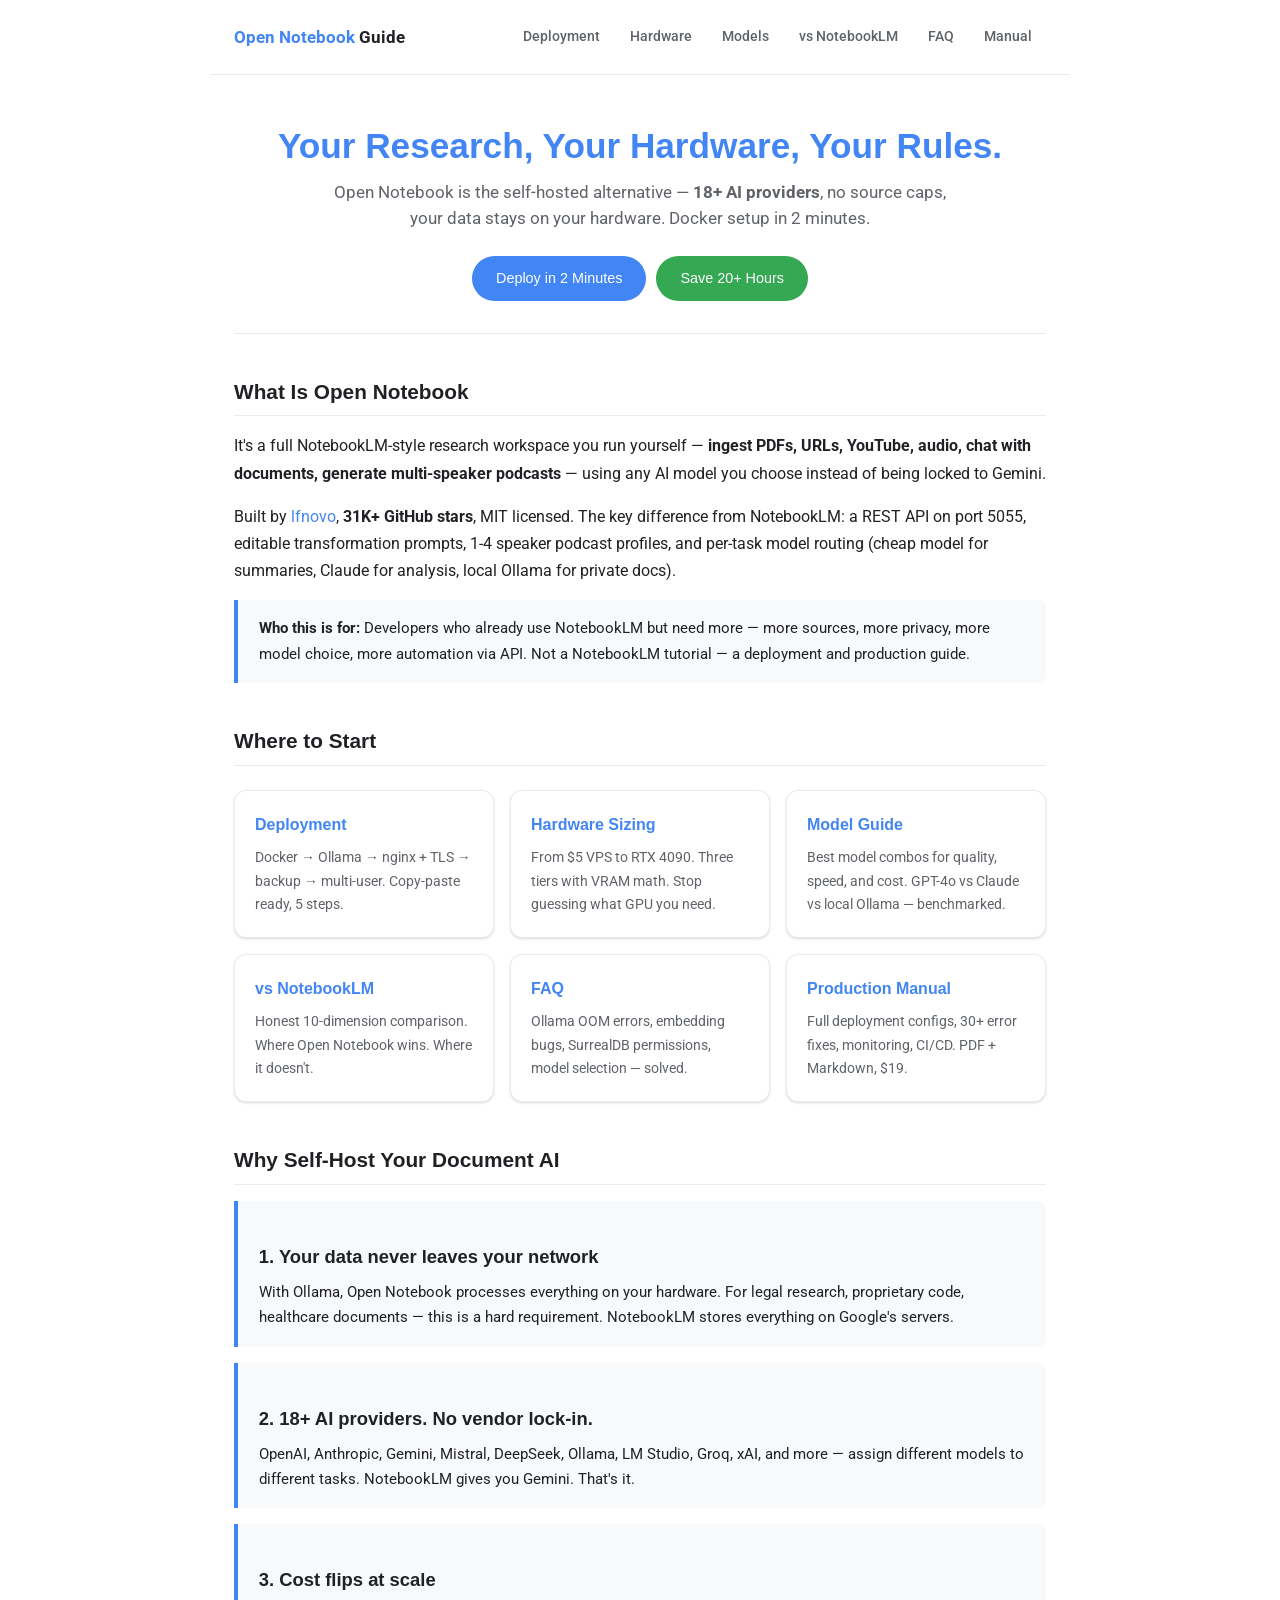
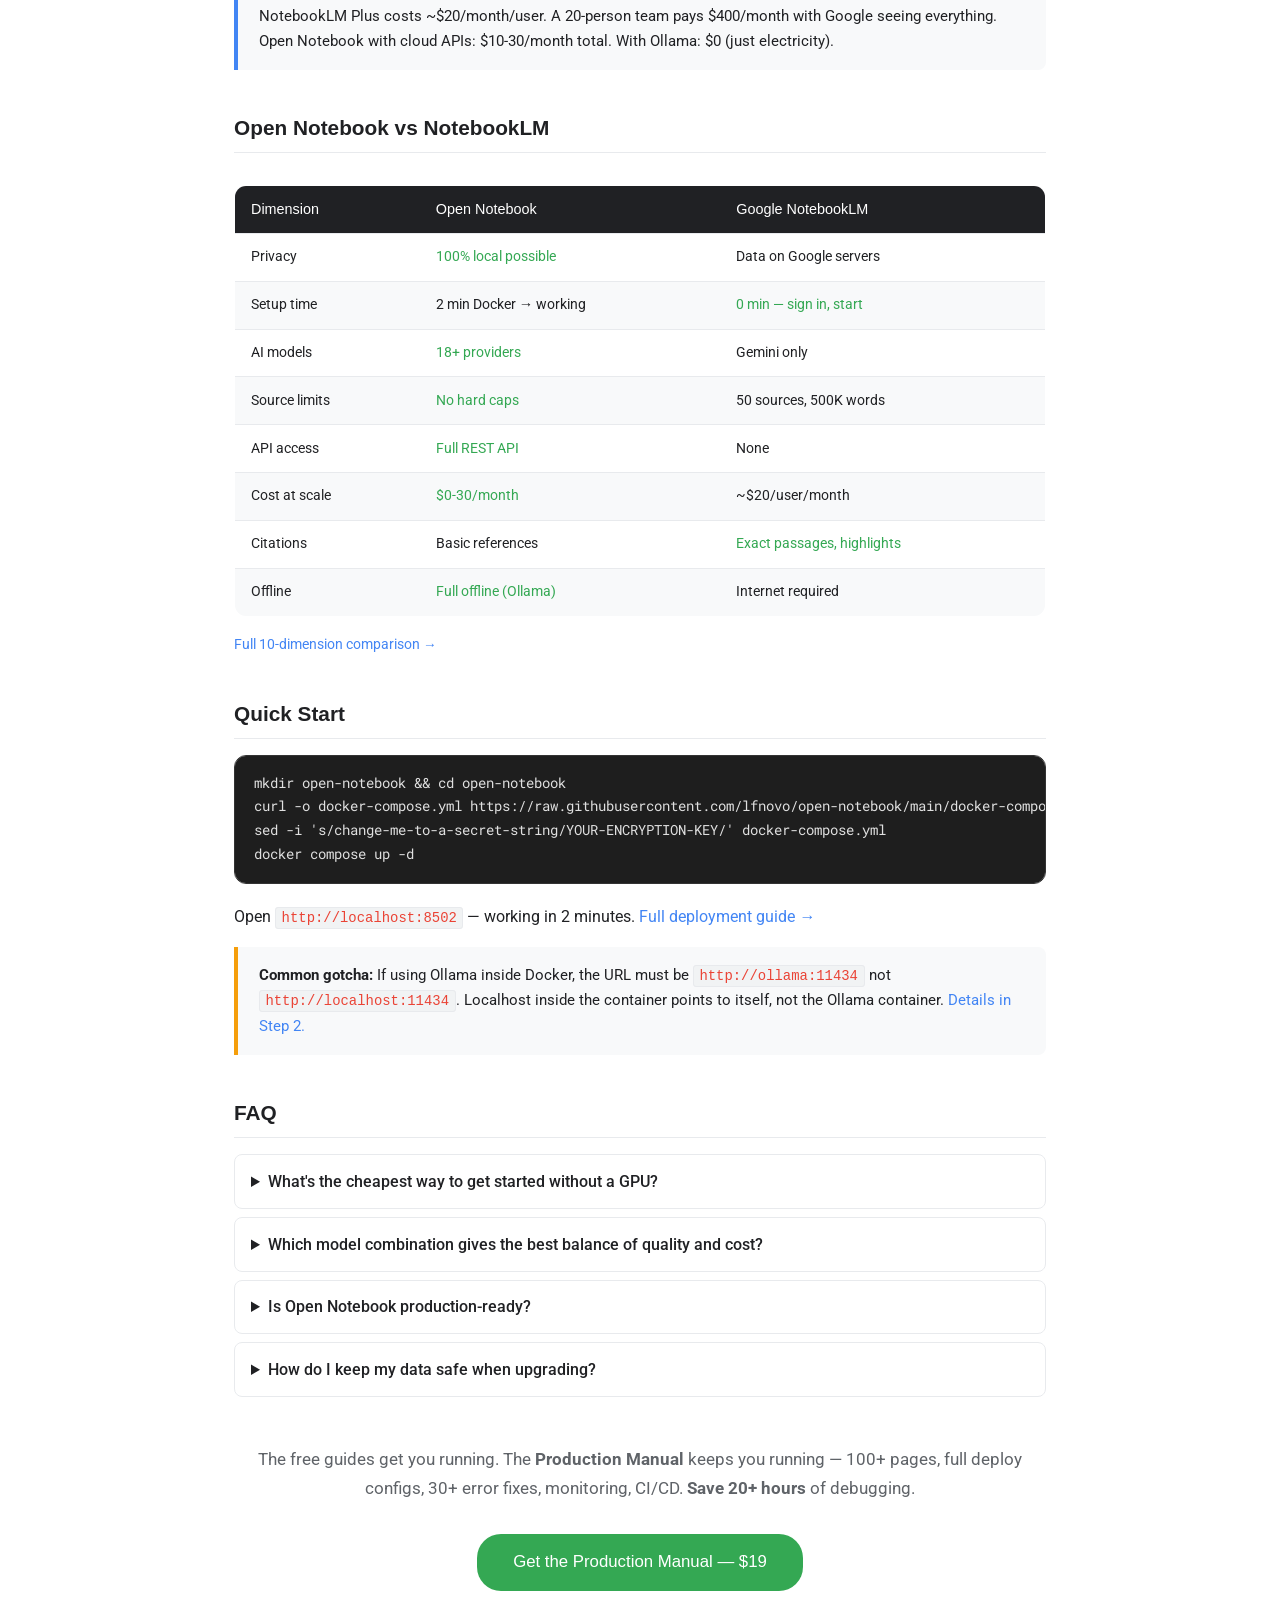
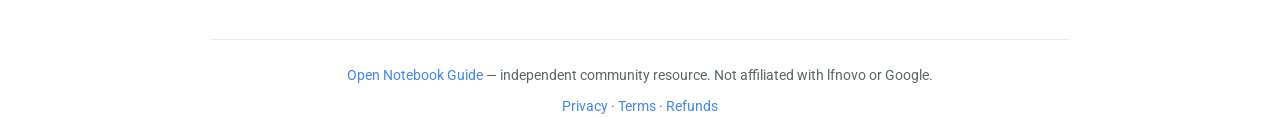
==== commit 52817967: "style: blue hero H1, shrink H2, optimize title/H1 across all content pages - Shared CSS: hero h1 col" ====
--- a/index.html
+++ b/index.html
@@ -43,7 +43,7 @@
 <main>
 
 <section class="hero">
-  <h1>NotebookLM Is Great. Until You Hit the 50-Source Cap, the 2-Speaker Limit, and "Google Can Read Everything."</h1>
+  <h1>Your Research, Your Hardware, Your Rules.</h1>
   <p class="hero-sub">Open Notebook is the self-hosted alternative — <strong>18+ AI providers</strong>, no source caps, your data stays on your hardware. Docker setup in 2 minutes.</p>
   <div class="hero-actions">
     <a href="/deployment/" class="btn btn-primary">Deploy in 2 Minutes</a>
--- a/css/style.css
+++ b/css/style.css
@@ -72,13 +72,13 @@
   font-family: 'Google Sans', sans-serif;
   font-size: clamp(28px, 4vw, 2.2rem); font-weight: 700;
   line-height: 1.3; margin-bottom: 0.6rem;
-  color: var(--gray-900);
+  color: var(--google-blue);
 }
 .hero-sub { color: var(--text-muted); font-size: 1.05rem; line-height: 1.6; max-width: 640px; margin: 0 auto; }
 .hero-actions { margin-top: 1.5rem; display: flex; gap: 10px; justify-content: center; flex-wrap: wrap; }
 
 /* === Typography === */
-h2 { font-family: 'Google Sans', sans-serif; font-size: 1.5rem; margin: 2.5rem 0 1rem; padding-bottom: 0.4rem; border-bottom: 1px solid var(--gray-200); }
+h2 { font-family: 'Google Sans', sans-serif; font-size: 1.3rem; margin: 2.5rem 0 1rem; padding-bottom: 0.4rem; border-bottom: 1px solid var(--gray-200); }
 h3 { font-family: 'Google Sans', sans-serif; font-size: 1.15rem; margin: 1.5rem 0 0.5rem; color: var(--text); }
 p { margin-bottom: 1rem; }
 a { color: var(--google-blue); text-decoration: none; }
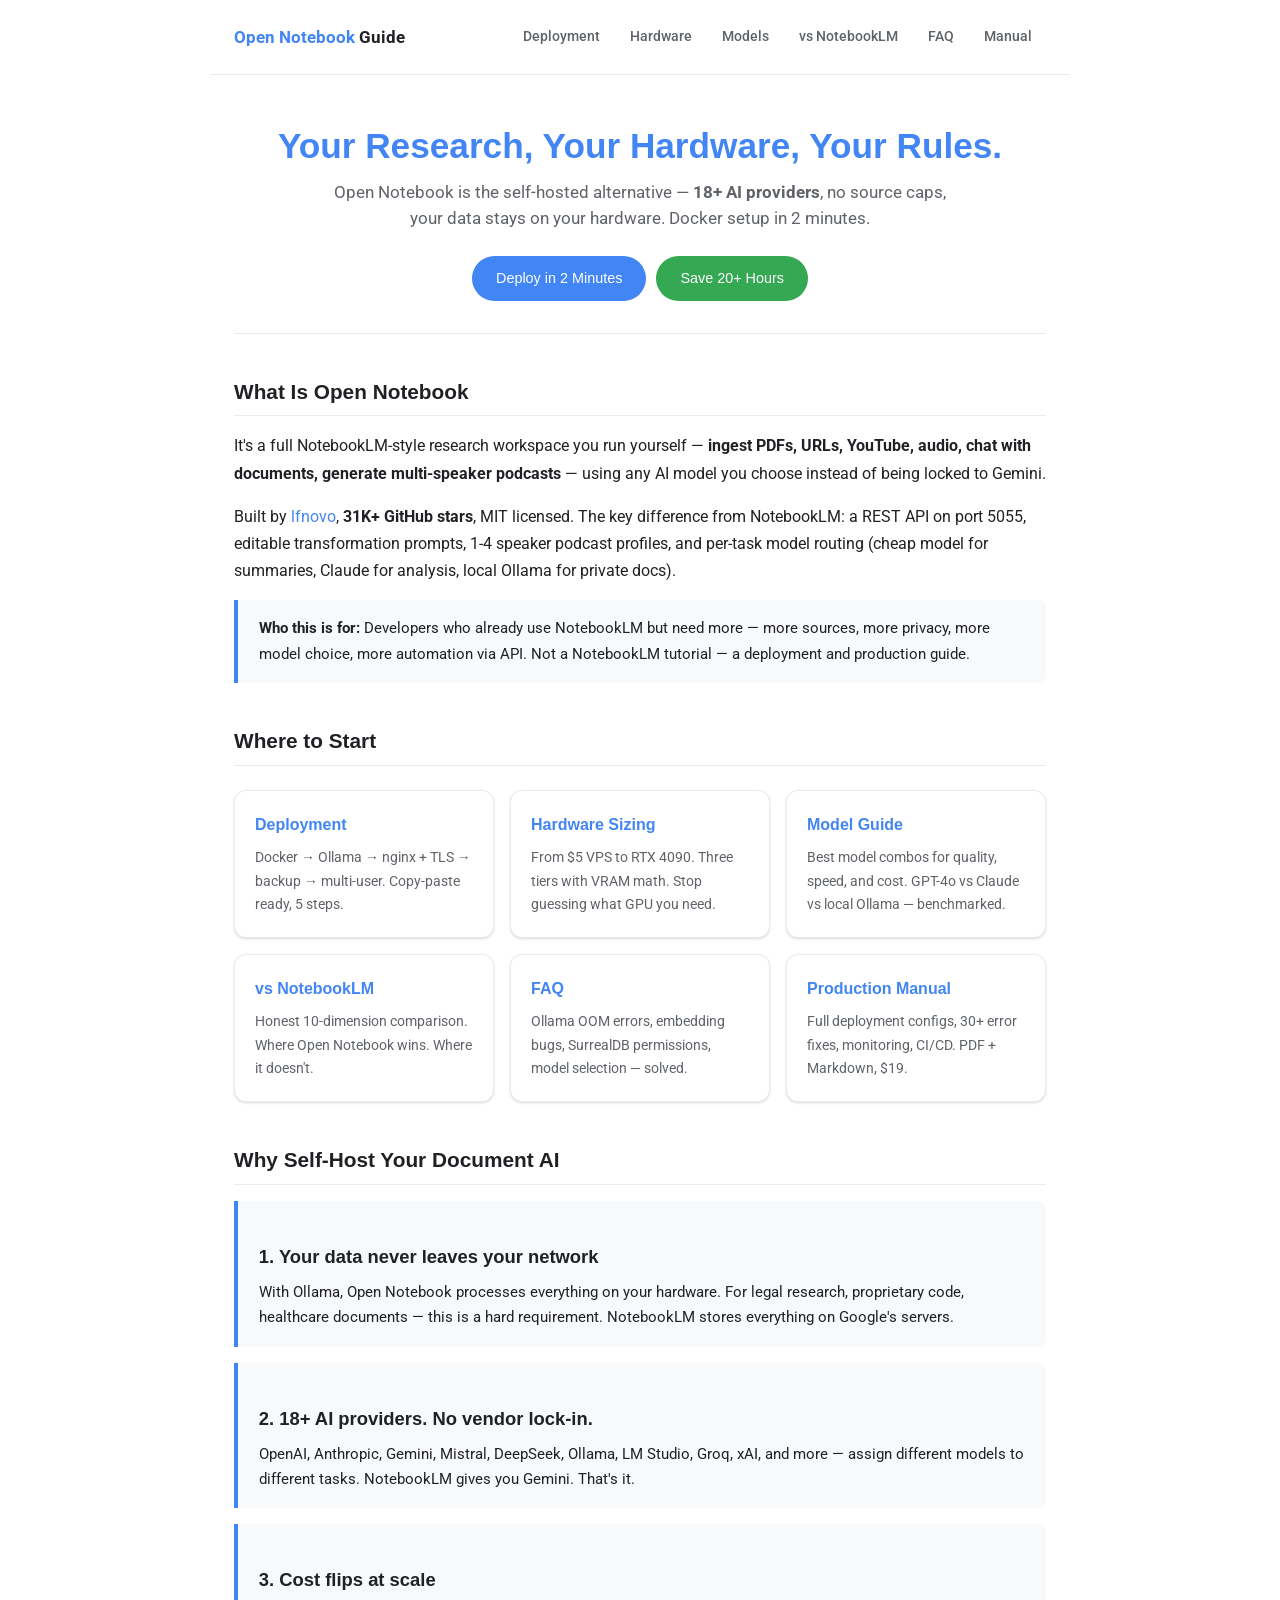
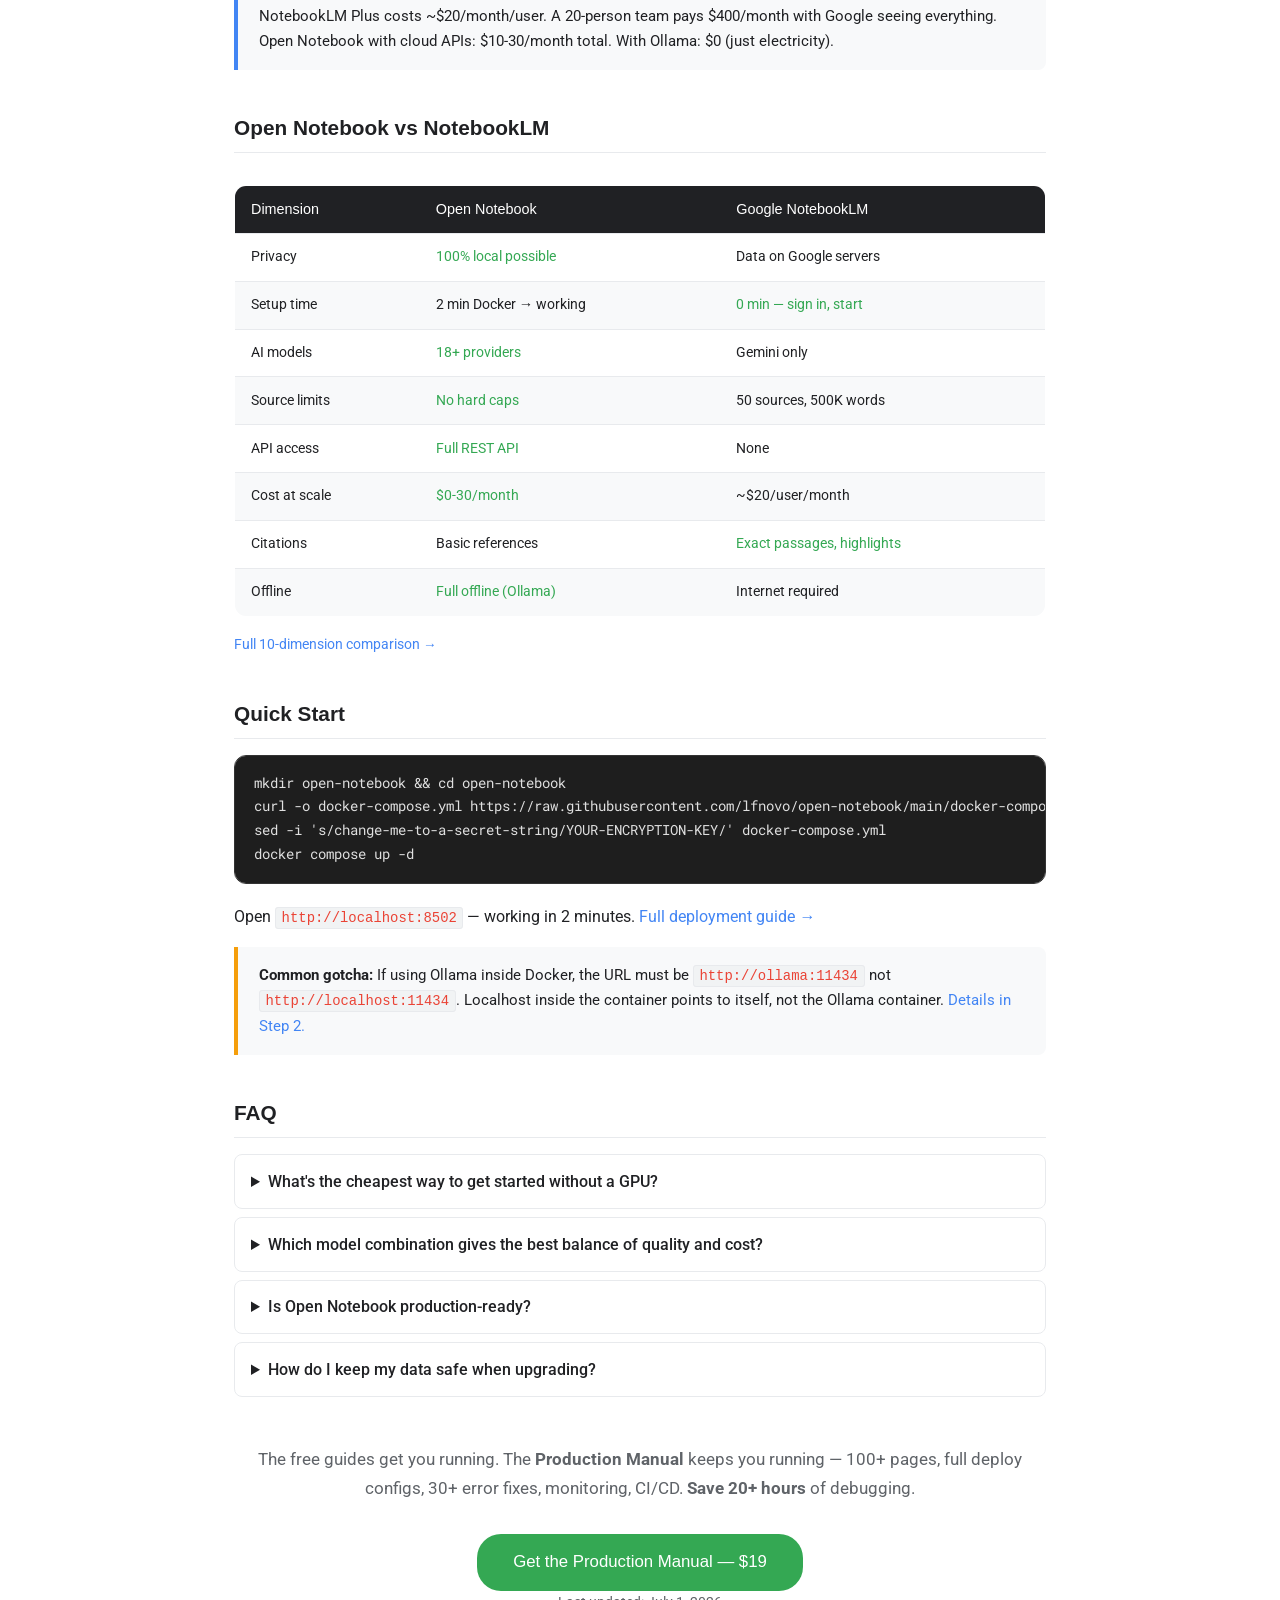
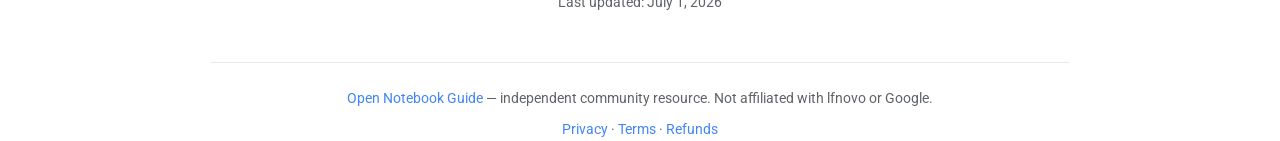
==== commit 09dc7bdc: "add: visible "Last updated: July 1, 2026" to all content pages" ====
--- a/index.html
+++ b/index.html
@@ -3,16 +3,16 @@
 <head>
 <meta charset="UTF-8">
 <meta name="viewport" content="width=device-width, initial-scale=1.0">
-<title>Self-Host Open Notebook — Own Your Research</title>
-<meta name="description" content="Deploy Open Notebook — the self-hosted NotebookLM alternative with 18+ AI providers. Full Docker setup, hardware sizing, and production guide.">
-<meta property="og:title" content="Self-Host Open Notebook — Own Your Research">
-<meta property="og:description" content="Self-host your own NotebookLM alternative. 18+ AI providers, full privacy, no source caps. Docker setup in 2 minutes.">
+<title>Open Notebook — Self-Hosted NotebookLM Alternative | Docker Setup</title>
+<meta name="description" content="Self-host your own NotebookLM with Open Notebook. 18+ AI providers, no source caps, full privacy. Docker setup in 2 minutes. Complete hardware + deployment guide.">
+<meta property="og:title" content="Open Notebook — Self-Hosted NotebookLM Alternative | Docker Setup">
+<meta property="og:description" content="Self-host your own NotebookLM with Open Notebook. 18+ AI providers, no source caps, full privacy. Docker setup in 2 minutes.">
 <meta property="og:type" content="website">
 <meta property="og:url" content="https://localnotebook.dev/">
 <meta property="og:site_name" content="Open Notebook Guide">
 <meta name="twitter:card" content="summary_large_image">
-<meta name="twitter:title" content="Self-Host Open Notebook — Own Your Research">
-<meta name="twitter:description" content="Self-host your own NotebookLM alternative. 18+ AI providers, full privacy, no source caps.">
+<meta name="twitter:title" content="Open Notebook — Self-Hosted NotebookLM Alternative | Docker Setup">
+<meta name="twitter:description" content="Self-host your own NotebookLM with Open Notebook. 18+ AI providers, full privacy, no source caps. Docker setup in 2 minutes.">
 <meta property="og:image" content="https://localnotebook.dev/assets/og-image.svg">
 <meta name="twitter:image" content="https://localnotebook.dev/assets/og-image.svg">
 <link rel="canonical" href="https://localnotebook.dev/">
@@ -25,6 +25,30 @@
 <link href="https://fonts.googleapis.com/css2?family=Google+Sans:wght@400;500;700&family=Roboto:wght@300;400;500;700&family=Roboto+Mono:wght@400;500&display=swap" rel="stylesheet" media="print" onload="this.media='all'">
 <noscript><link href="https://fonts.googleapis.com/css2?family=Google+Sans:wght@400;500;700&family=Roboto:wght@300;400;500;700&family=Roboto+Mono:wght@400;500&display=swap" rel="stylesheet"></noscript>
 <link rel="stylesheet" href="/css/style.css">
+<script type="application/ld+json">
+{
+  "@context": "https://schema.org",
+  "@graph": [
+    {
+      "@type": "Organization",
+      "name": "Open Notebook Guide",
+      "url": "https://localnotebook.dev",
+      "description": "Independent deployment and production guide for Open Notebook — the self-hosted NotebookLM alternative.",
+      "sameAs": ["https://github.com/lfnovo/open-notebook"]
+    },
+    {
+      "@type": "WebSite",
+      "url": "https://localnotebook.dev",
+      "name": "Open Notebook Guide",
+      "potentialAction": {
+        "@type": "SearchAction",
+        "target": "https://localnotebook.dev/?q={search_term_string}",
+        "query-input": "required name=search_term_string"
+      }
+    }
+  ]
+}
+</script>
 </head>
 <body>
 
@@ -175,6 +199,7 @@
   <a href="/production-guide/" class="btn btn-accent btn-lg" style="margin-top:1rem;">Get the Production Manual — $19</a>
 </section>
 
+<p style="color:var(--text-muted);font-size:0.85rem;text-align:center;">Last updated: July 1, 2026</p>
 </main>
 
 <footer class="footer">
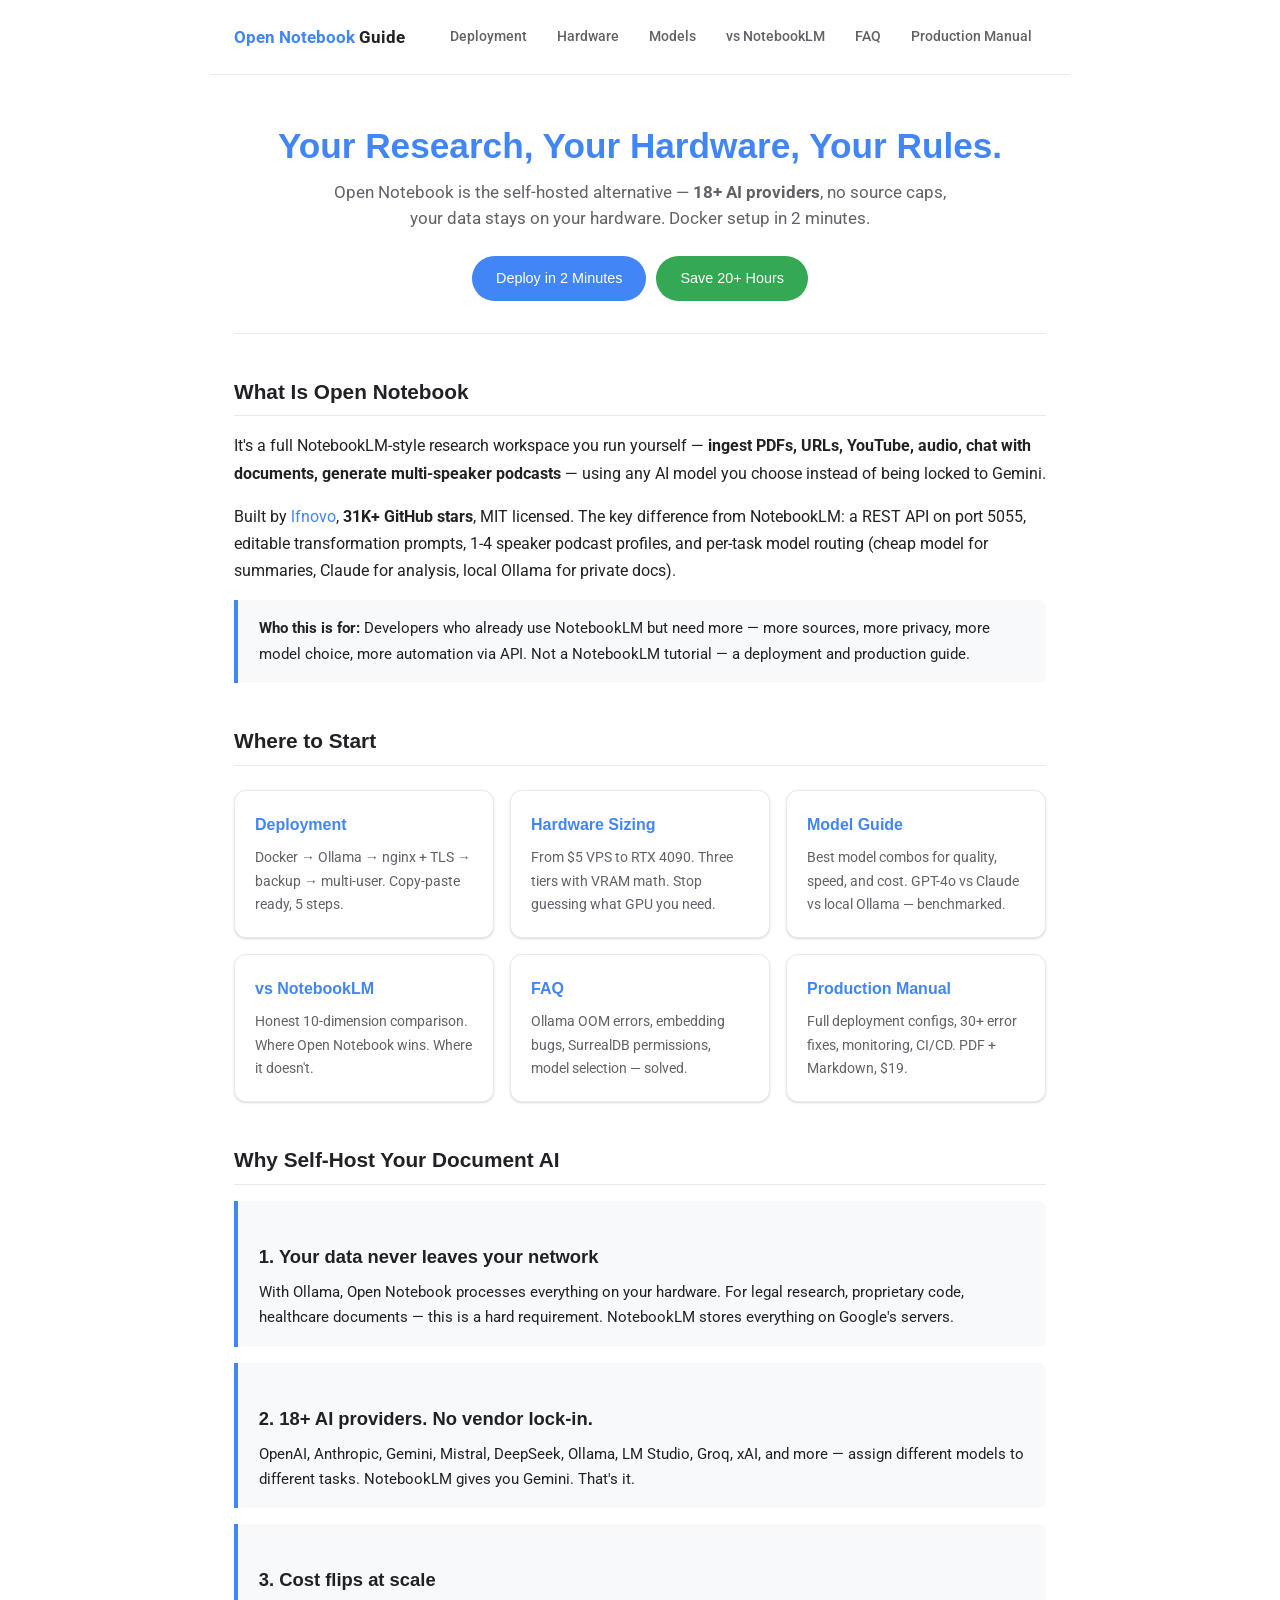
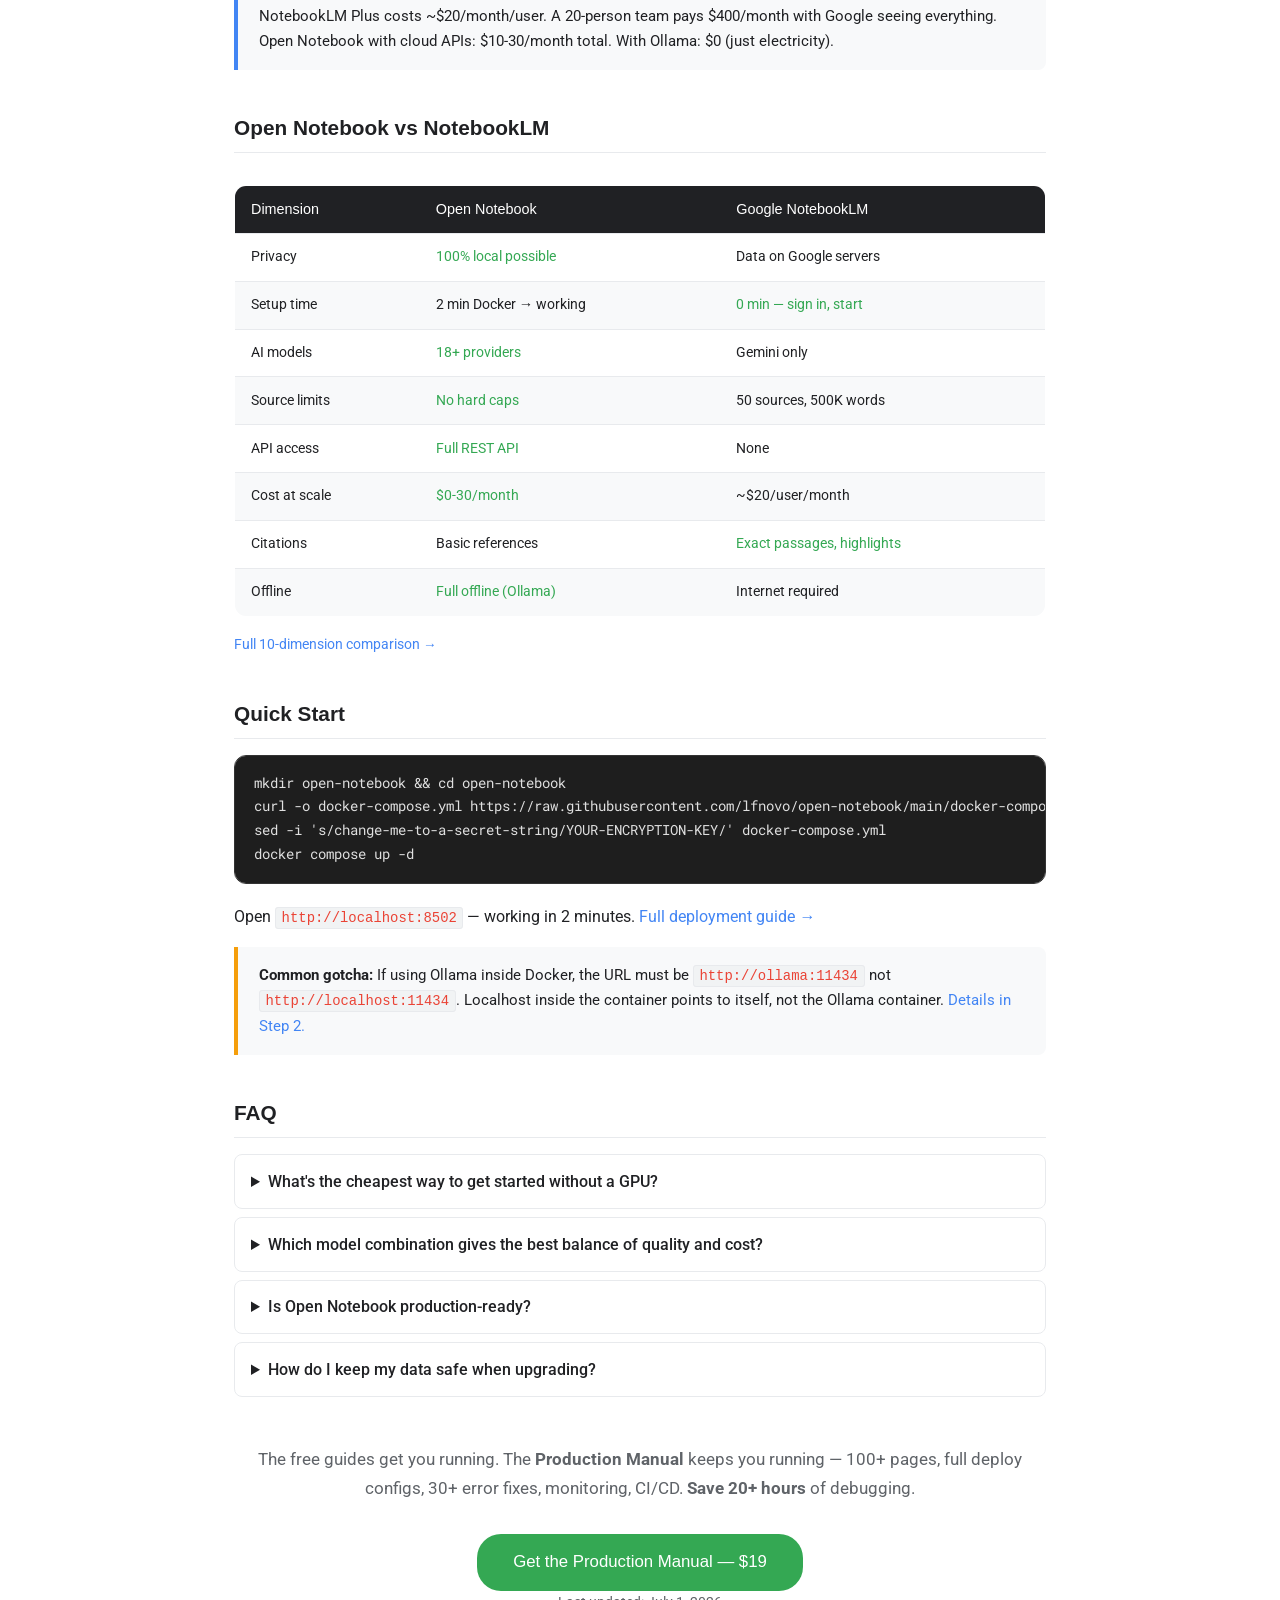
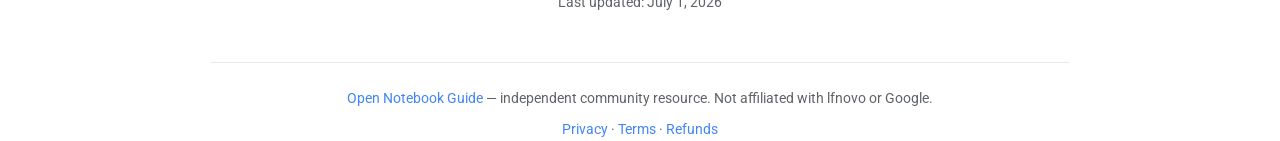
==== commit 095c1a20: "fix: nav anchor text — Manual→Production Manual across all pages" ====
--- a/index.html
+++ b/index.html
@@ -60,7 +60,7 @@
     <a href="/models/">Models</a>
     <a href="/vs-notebooklm/">vs NotebookLM</a>
     <a href="/faq/">FAQ</a>
-    <a href="/production-guide/">Manual</a>
+    <a href="/production-guide/">Production Manual</a>
   </div>
 </nav>
 
